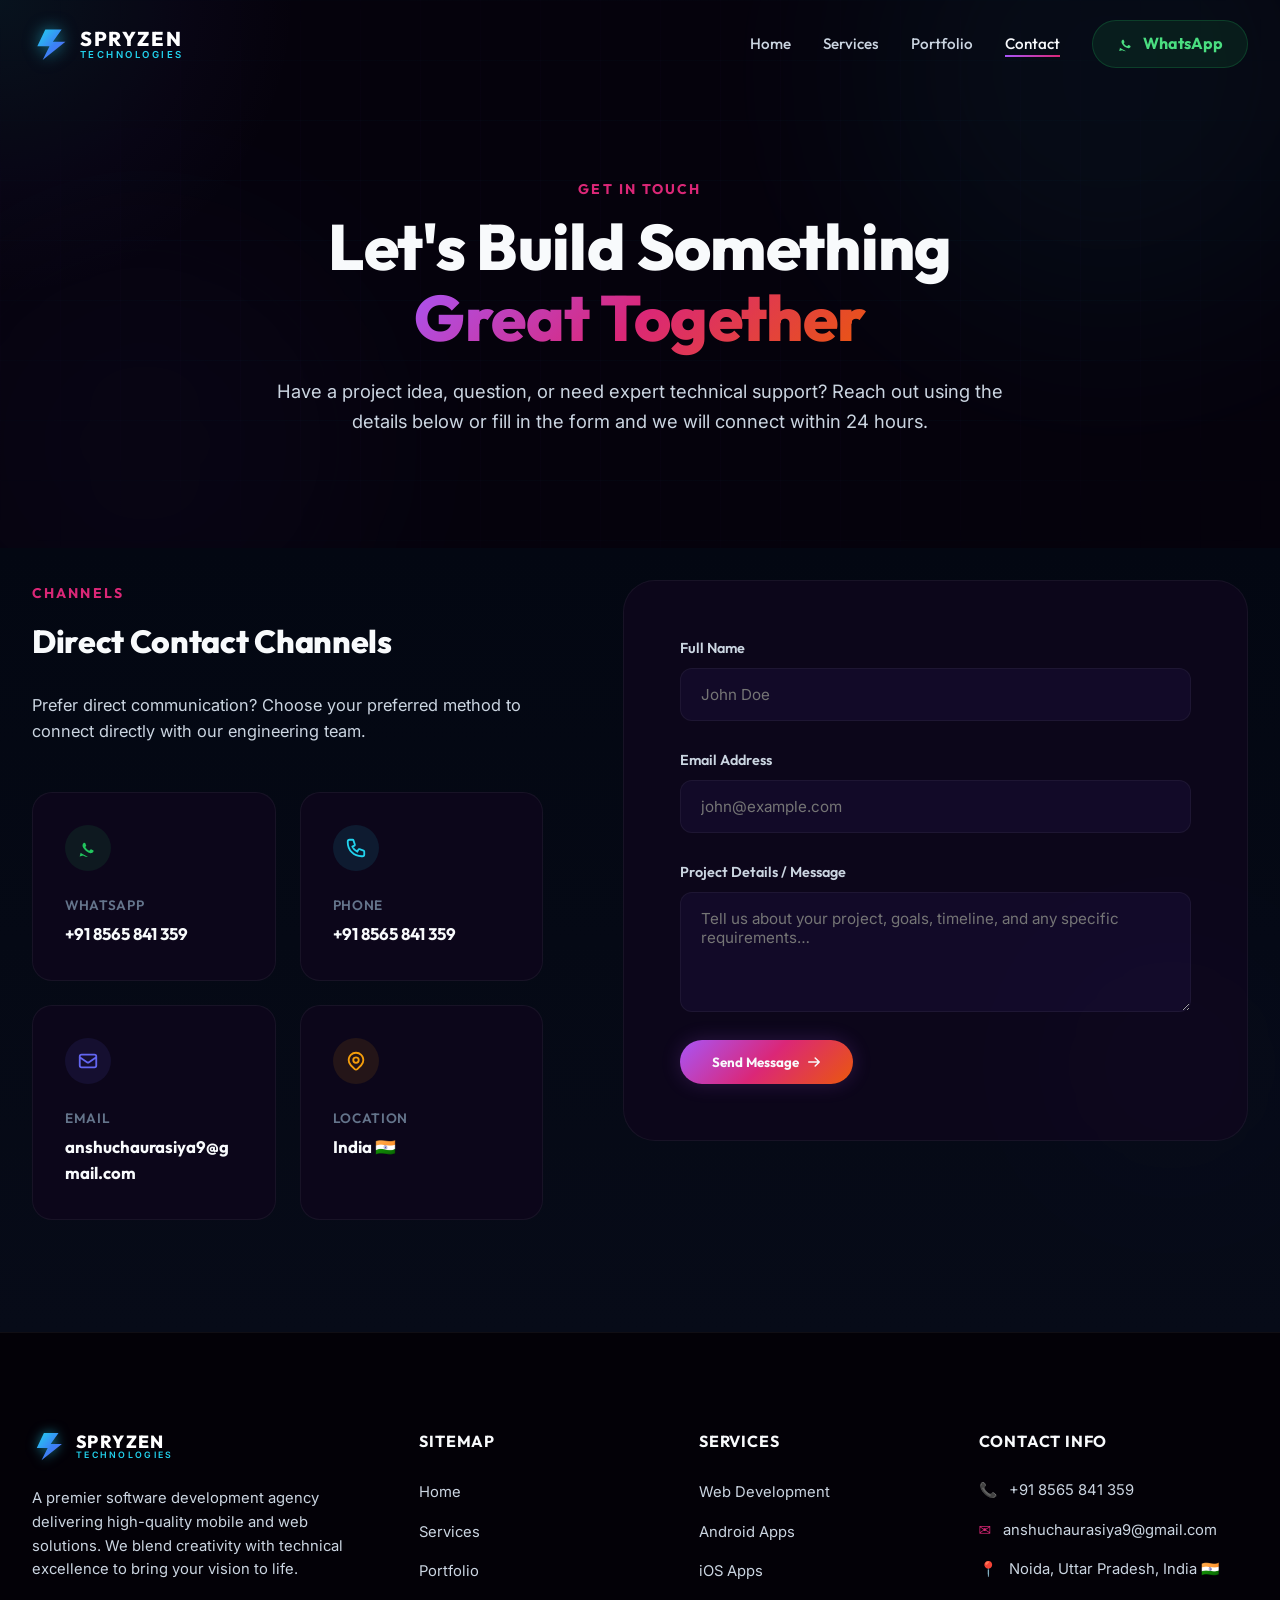
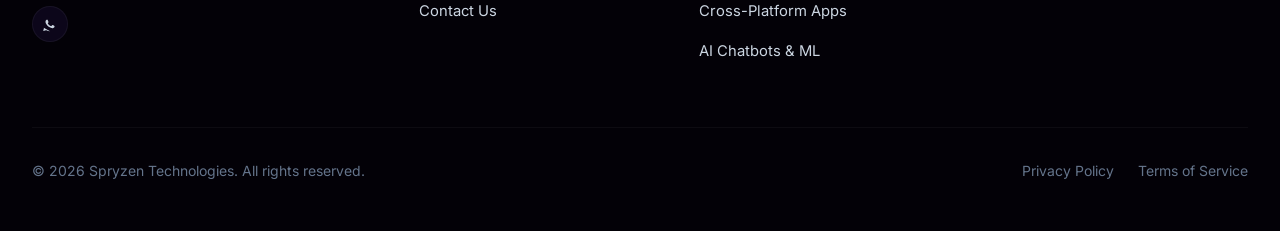
==== contact.html @ bd37297d "my website upload" ====
<!DOCTYPE html>
<html lang="en">
<head>
    <meta charset="UTF-8">
    <meta name="viewport" content="width=device-width, initial-scale=1.0">
    <meta name="description" content="Get in touch with Spryzen Technologies. Fill in the form or WhatsApp us for a quick consultation.">
    <title>Contact Us | Spryzen Technologies</title>
    <link rel="stylesheet" href="style.css">
    <script src="script.js" defer></script>
</head>
<body>

    <!-- Custom Cursor Glow -->
    <div class="cursor-glow" aria-hidden="true"></div>

    <!-- Navigation Bar -->
    <nav class="nav scrolled" aria-label="Main navigation">
        <div class="container nav-inner">
            <a href="index.html" class="logo-wrapper" aria-label="Spryzen Technologies home">
                <svg viewBox="0 0 100 100" width="38" height="38" style="filter: drop-shadow(0 0 8px rgba(34,211,238,0.55));">
                    <defs>
                        <linearGradient id="logoGrad" x1="0%" y1="0%" x2="100%" y2="100%">
                            <stop offset="0%" stop-color="#22d3ee" />
                            <stop offset="55%" stop-color="#3b82f6" />
                            <stop offset="100%" stop-color="#6366f1" />
                        </linearGradient>
                    </defs>
                    <path d="M35 12 L78 12 L55 44 L88 44 L28 92 L46 56 L14 56 Z" fill="url(#logoGrad)" />
                </svg>
                <div style="display: flex; flex-direction: column; gap: 1px; line-height: 1;">
                    <span style="font-family: 'Outfit', sans-serif; font-weight: 800; font-size: 1.25rem; letter-spacing: 0.08em; color: #ffffff;">SPRYZEN</span>
                    <span style="font-size: 0.6rem; letter-spacing: 0.26em; font-weight: 600; color: #22d3ee; text-transform: uppercase;">TECHNOLOGIES</span>
                </div>
            </a>

            <ul class="nav-links nav-links-desktop" role="list">
                <li><a href="index.html" class="nav-link">Home</a></li>
                <li><a href="services.html" class="nav-link">Services</a></li>
                <li><a href="portfolio.html" class="nav-link">Portfolio</a></li>
                <li><a href="contact.html" class="nav-link nav-link-active">Contact</a></li>
                <li>
                    <a href="https://wa.me/918565841359" target="_blank" rel="noopener noreferrer" class="btn-whatsapp">
                        <svg width="18" height="18" fill="currentColor" viewBox="0 0 24 24">
                            <path d="M17.472 14.382c-.297-.149-1.758-.867-2.03-.967-.273-.099-.471-.148-.67.15-.197.297-.767.966-.94 1.164-.173.199-.347.223-.644.075-.297-.15-1.255-.463-2.39-1.475-.883-.788-1.48-1.761-1.653-2.059-.173-.297-.018-.458.13-.606.134-.133.298-.347.446-.52.149-.174.198-.298.298-.497.099-.198.05-.371-.025-.52-.075-.149-.669-1.612-.916-2.207-.242-.579-.487-.5-.669-.51-.173-.008-.371-.01-.57-.01-.198 0-.52.074-.792.372-.272.297-1.04 1.016-1.04 2.479 0 1.462 1.065 2.875 1.213 3.074.149.198 2.096 3.2 5.077 4.487.709.306 1.262.489 1.694.625.712.227 1.36.195 1.871.118.571-.085 1.758-.719 2.006-1.413.248-.694.248-1.289.173-1.413-.074-.124-.272-.198-.57-.347m-5.421 7.403h-.004a9.87 9.87 0 01-5.031-1.378l-.361-.214-3.741.982.998-3.648-.235-.374a9.86"/>
                        </svg>
                        <span>WhatsApp</span>
                    </a>
                </li>
            </ul>

            <button class="hamburger" aria-label="Open menu" aria-expanded="false">
                <span class="ham-line"></span>
                <span class="ham-line"></span>
                <span class="ham-line"></span>
            </button>
        </div>
    </nav>

    <!-- Mobile Overlay Links -->
    <ul class="nav-links-mobile nav-links" role="list">
        <li><a href="index.html" class="nav-link">Home</a></li>
        <li><a href="services.html" class="nav-link">Services</a></li>
        <li><a href="portfolio.html" class="nav-link">Portfolio</a></li>
        <li><a href="contact.html" class="nav-link nav-link-active">Contact</a></li>
        <li>
            <a href="https://wa.me/918565841359" target="_blank" rel="noopener noreferrer" class="btn-whatsapp">
                <svg width="18" height="18" fill="currentColor" viewBox="0 0 24 24">
                    <path d="M17.472 14.382c-.297-.149-1.758-.867-2.03-.967-.273-.099-.471-.148-.67.15-.197.297-.767.966-.94 1.164-.173.199-.347.223-.644.075-.297-.15-1.255-.463-2.39-1.475-.883-.788-1.48-1.761-1.653-2.059-.173-.297-.018-.458.13-.606.134-.133.298-.347.446-.52.149-.174.198-.298.298-.497.099-.198.05-.371-.025-.52-.075-.149-.669-1.612-.916-2.207-.242-.579-.487-.5-.669-.51-.173-.008-.371-.01-.57-.01-.198 0-.52.074-.792.372-.272.297-1.04 1.016-1.04 2.479 0 1.462 1.065 2.875 1.213 3.074.149.198 2.096 3.2 5.077 4.487.709.306 1.262.489 1.694.625.712.227 1.36.195 1.871.118.571-.085 1.758-.719 2.006-1.413.248-.694.248-1.289.173-1.413-.074-.124-.272-.198-.57-.347m-5.421 7.403h-.004a9.87 9.87 0 01-5.031-1.378l-.361-.214-3.741.982.998-3.648-.235-.374a9.86"/>
                </svg>
                <span>WhatsApp</span>
            </a>
        </li>
    </ul>

    <!-- Contact Header Hero -->
    <header class="page-hero">
        <div class="hero-grid-bg" aria-hidden="true"></div>
        <div class="orb orb-cyan" style="width: 500px; height: 500px; top: -180px; right: -80px; opacity: 0.3;" aria-hidden="true"></div>
        <div class="orb orb-indigo" style="width: 450px; height: 450px; bottom: -120px; left: -80px; opacity: 0.25;" aria-hidden="true"></div>
        
        <div class="container page-hero-inner reveal">
            <span class="section-tag">Get In Touch</span>
            <h1 class="page-hero-title font-display">Let's Build Something <span class="gradient-text">Great Together</span></h1>
            <p class="page-hero-subtitle">
                Have a project idea, question, or need expert technical support? Reach out using the details below or fill in the form and we will connect within 24 hours.
            </p>
        </div>
    </header>

    <!-- Contact Details & Form Section -->
    <section class="section" style="background: linear-gradient(to bottom, #030712, #070b18); padding-top: 2rem;">
        <div class="container">
            <div class="contact-grid">
                
                <!-- Info cards column -->
                <div class="reveal">
                    <span class="section-tag">Channels</span>
                    <h2 class="section-title font-display" style="font-size: 2rem; margin-bottom: 1.5rem;">Direct Contact Channels</h2>
                    <p style="color: var(--clr-text-secondary); margin-bottom: 3rem; font-size: 1.025rem;">
                        Prefer direct communication? Choose your preferred method to connect directly with our engineering team.
                    </p>
                    
                    <div class="contact-info-list">
                        <!-- WhatsApp -->
                        <a href="https://wa.me/918565841359" target="_blank" rel="noopener noreferrer" class="contact-info-card">
                            <div class="contact-info-icon" style="color: #22c55e; background: rgba(34, 197, 94, 0.1);">
                                <svg width="22" height="22" fill="currentColor" viewBox="0 0 24 24">
                                    <path d="M17.472 14.382c-.297-.149-1.758-.867-2.03-.967-.273-.099-.471-.148-.67.15-.197.297-.767.966-.94 1.164-.173.199-.347.223-.644.075-.297-.15-1.255-.463-2.39-1.475-.883-.788-1.48-1.761-1.653-2.059-.173-.297-.018-.458.13-.606.134-.133.298-.347.446-.52.149-.174.198-.298.298-.497.099-.198.05-.371-.025-.52-.075-.149-.669-1.612-.916-2.207-.242-.579-.487-.5-.669-.51-.173-.008-.371-.01-.57-.01-.198 0-.52.074-.792.372-.272.297-1.04 1.016-1.04 2.479 0 1.462 1.065 2.875 1.213 3.074.149.198 2.096 3.2 5.077 4.487.709.306 1.262.489 1.694.625.712.227 1.36.195 1.871.118.571-.085 1.758-.719 2.006-1.413.248-.694.248-1.289.173-1.413-.074-.124-.272-.198-.57-.347m-5.421 7.403h-.004a9.87 9.87 0 01-5.031-1.378l-.361-.214-3.741.982.998-3.648-.235-.374a9.86"/>
                                </svg>
                            </div>
                            <div class="contact-info-label">WhatsApp</div>
                            <div class="contact-info-value">+91 8565 841 359</div>
                        </a>

                        <!-- Phone -->
                        <a href="tel:8565841359" class="contact-info-card">
                            <div class="contact-info-icon" style="color: #22d3ee; background: rgba(34, 211, 238, 0.1);">
                                <svg width="22" height="22" fill="none" viewBox="0 0 24 24" stroke="currentColor">
                                    <path stroke-linecap="round" stroke-linejoin="round" stroke-width="2" d="M3 5a2 2 0 012-2h3.28a1 1 0 01.948.684l1.498 4.493a1 1 0 01-.502 1.21l-2.257 1.13a11.042 11.042 0 005.516 5.516l1.13-2.257a1 1 0 011.21-.502l4.493 1.498a1 1 0 01.684.949V19a2 2 0 01-2 2h-1C9.716 21 3 14.284 3 6V5z"/>
                                </svg>
                            </div>
                            <div class="contact-info-label">Phone</div>
                            <div class="contact-info-value">+91 8565 841 359</div>
                        </a>

                        <!-- Email -->
                        <a href="mailto:anshuchaurasiya9@gmail.com" class="contact-info-card">
                            <div class="contact-info-icon" style="color: #6366f1; background: rgba(99, 102, 241, 0.1);">
                                <svg width="22" height="22" fill="none" viewBox="0 0 24 24" stroke="currentColor">
                                    <path stroke-linecap="round" stroke-linejoin="round" stroke-width="2" d="M3 8l7.89 5.26a2 2 0 002.22 0L21 8M5 19h14a2 2 0 002-2V7a2 2 0 00-2-2H5a2 2 0 00-2 2v10a2 2 0 002 2z"/>
                                </svg>
                            </div>
                            <div class="contact-info-label">Email</div>
                            <div class="contact-info-value">anshuchaurasiya9@gmail.com</div>
                        </a>

                        <!-- Location -->
                        <div class="contact-info-card">
                            <div class="contact-info-icon" style="color: #f59e0b; background: rgba(245, 158, 11, 0.1);">
                                <svg width="22" height="22" fill="none" viewBox="0 0 24 24" stroke="currentColor">
                                    <path stroke-linecap="round" stroke-linejoin="round" stroke-width="2" d="M17.657 16.657L13.414 20.9a1.998 1.998 0 01-2.827 0l-4.244-4.243a8 8 0 1111.314 0z"/>
                                    <path stroke-linecap="round" stroke-linejoin="round" stroke-width="2" d="M15 11a3 3 0 11-6 0 3 3 0 016 0z"/>
                                </svg>
                            </div>
                            <div class="contact-info-label">Location</div>
                            <div class="contact-info-value">India 🇮🇳</div>
                        </div>
                    </div>
                </div>

                <!-- Form column -->
                <div class="contact-form-wrapper reveal">
                    <div class="orb orb-indigo" style="width: 250px; height: 250px; bottom: -50px; right: -50px; opacity: 0.2;" aria-hidden="true"></div>
                    
                    <form id="contact-form" class="contact-form">
                        <div class="form-group">
                            <label for="name" class="form-label">Full Name</label>
                            <input type="text" id="name" name="name" class="form-control" placeholder="John Doe" required>
                        </div>
                        <div class="form-group">
                            <label for="email" class="form-label">Email Address</label>
                            <input type="email" id="email" name="email" class="form-control" placeholder="john@example.com" required>
                        </div>
                        <div class="form-group">
                            <label for="message" class="form-label">Project Details / Message</label>
                            <textarea id="message" name="message" class="form-control" placeholder="Tell us about your project, goals, timeline, and any specific requirements…" required></textarea>
                        </div>
                        <button type="submit" class="btn-primary btn-submit">
                            <span>Send Message</span>
                            <svg width="14" height="14" fill="none" viewBox="0 0 24 24" stroke="currentColor" stroke-width="2.5">
                                <path stroke-linecap="round" stroke-linejoin="round" d="M14 5l7 7m0 0l-7 7m7-7H3"/>
                            </svg>
                        </button>
                    </form>
                </div>
                
            </div>
        </div>
    </section>

    <!-- Footer Section -->
    <footer class="footer" aria-label="Site footer">
        <div class="container">
            <div class="footer-grid">
                <div>
                    <a href="index.html" class="logo-wrapper">
                        <svg viewBox="0 0 100 100" width="34" height="34" style="filter: drop-shadow(0 0 6px rgba(34,211,238,0.55));">
                            <path d="M35 12 L78 12 L55 44 L88 44 L28 92 L46 56 L14 56 Z" fill="url(#logoGrad)" />
                        </svg>
                        <div style="display: flex; flex-direction: column; gap: 1px; line-height: 1;">
                            <span style="font-family: 'Outfit', sans-serif; font-weight: 800; font-size: 1.1rem; letter-spacing: 0.08em; color: #ffffff;">SPRYZEN</span>
                            <span style="font-size: 0.55rem; letter-spacing: 0.26em; font-weight: 600; color: #22d3ee; text-transform: uppercase;">TECHNOLOGIES</span>
                        </div>
                    </a>
                    <p class="footer-brand-tagline">
                        A premier software development agency delivering high-quality mobile and web solutions. We blend creativity with technical excellence to bring your vision to life.
                    </p>
                    <div class="footer-socials">
                        <a href="https://wa.me/918565841359" target="_blank" rel="noopener noreferrer" class="footer-social-btn" aria-label="WhatsApp">
                            <svg width="18" height="18" fill="currentColor" viewBox="0 0 24 24">
                                <path d="M17.472 14.382c-.297-.149-1.758-.867-2.03-.967-.273-.099-.471-.148-.67.15-.197.297-.767.966-.94 1.164-.173.199-.347.223-.644.075-.297-.15-1.255-.463-2.39-1.475-.883-.788-1.48-1.761-1.653-2.059-.173-.297-.018-.458.13-.606.134-.133.298-.347.446-.52.149-.174.198-.298.298-.497.099-.198.05-.371-.025-.52-.075-.149-.669-1.612-.916-2.207-.242-.579-.487-.5-.669-.51-.173-.008-.371-.01-.57-.01-.198 0-.52.074-.792.372-.272.297-1.04 1.016-1.04 2.479 0 1.462 1.065 2.875 1.213 3.074.149.198 2.096 3.2 5.077 4.487.709.306 1.262.489 1.694.625.712.227 1.36.195 1.871.118.571-.085 1.758-.719 2.006-1.413.248-.694.248-1.289.173-1.413-.074-.124-.272-.198-.57-.347m-5.421 7.403h-.004a9.87 9.87 0 01-5.031-1.378l-.361-.214-3.741.982.998-3.648-.235-.374a9.86"/>
                            </svg>
                        </a>
                    </div>
                </div>

                <div>
                    <h3 class="footer-heading">Sitemap</h3>
                    <ul class="footer-links">
                        <li><a href="index.html">Home</a></li>
                        <li><a href="services.html">Services</a></li>
                        <li><a href="portfolio.html">Portfolio</a></li>
                        <li><a href="contact.html">Contact Us</a></li>
                    </ul>
                </div>

                <div>
                    <h3 class="footer-heading">Services</h3>
                    <ul class="footer-links">
                        <li><a href="services.html#web">Web Development</a></li>
                        <li><a href="services.html#android">Android Apps</a></li>
                        <li><a href="services.html#ios">iOS Apps</a></li>
                        <li><a href="services.html#cross">Cross-Platform Apps</a></li>
                        <li><a href="services.html#ai">AI Chatbots & ML</a></li>
                    </ul>
                </div>

                <div>
                    <h3 class="footer-heading">Contact Info</h3>
                    <ul class="footer-contact-details">
                        <li class="footer-contact-item">
                            <span>📞</span>
                            <a href="tel:8565841359">+91 8565 841 359</a>
                        </li>
                        <li class="footer-contact-item">
                            <span>✉️</span>
                            <a href="mailto:anshuchaurasiya9@gmail.com">anshuchaurasiya9@gmail.com</a>
                        </li>
                        <li class="footer-contact-item">
                            <span>📍</span>
                            <span>Noida, Uttar Pradesh, India 🇮🇳</span>
                        </li>
                    </ul>
                </div>
            </div>

            <div class="footer-bottom">
                <div>© 2026 Spryzen Technologies. All rights reserved.</div>
                <div style="display: flex; gap: 1.5rem;">
                    <a href="#" style="color: inherit; text-decoration: none;">Privacy Policy</a>
                    <a href="#" style="color: inherit; text-decoration: none;">Terms of Service</a>
                </div>
            </div>
        </div>
    </footer>

</body>
</html>
---- style.css ----
/* Google Fonts */
@import url('https://fonts.googleapis.com/css2?family=Inter:wght@300;400;500;600;700&family=Outfit:wght@400;600;700;800;900&display=swap');

/* Reset and Variables */
:root {
    --clr-bg: #05020c;
    --clr-surface: #0c061a;
    --clr-surface-2: #120a28;
    --clr-text-primary: #f8fafc;
    --clr-text-secondary: #cbd5e1;
    --clr-text-muted: #64748b;
    
    /* Neon Sunset Colors */
    --clr-violet: #a855f7;
    --clr-pink: #db2777;
    --clr-orange: #ea580c;
    --clr-violet-dim: rgba(168, 85, 247, 0.12);
    --clr-pink-dim: rgba(219, 39, 119, 0.12);
    
    /* Borders */
    --clr-border: rgba(255, 255, 255, 0.05);
    --clr-border-hover: rgba(168, 85, 247, 0.25);
    
    /* Fonts */
    --font-sans: "Inter", system-ui, -apple-system, sans-serif;
    --font-display: "Outfit", system-ui, -apple-system, sans-serif;
    
    /* Animations & Transitions */
    --transition-base: .3s cubic-bezier(.4, 0, .2, 1);
    --transition-slow: .6s cubic-bezier(.4, 0, .2, 1);
    --radius-lg: 1.25rem;
    --radius-xl: 2rem;
    --radius-2xl: 2.5rem;
}

* {
    box-sizing: border-box;
    margin: 0;
    padding: 0;
}

html {
    scroll-behavior: smooth;
    scroll-padding-top: 85px;
    background-color: var(--clr-bg);
    color: var(--clr-text-primary);
    font-family: var(--font-sans);
    overflow-x: hidden;
}

body {
    background-color: var(--clr-bg);
    color: var(--clr-text-primary);
    font-family: var(--font-sans);
    line-height: 1.6;
    overflow-x: hidden;
    position: relative;
}

/* Custom Scrollbar */
::-webkit-scrollbar {
    width: 8px;
}
::-webkit-scrollbar-track {
    background: var(--clr-bg);
}
::-webkit-scrollbar-thumb {
    background: #1e1b4b;
    border-radius: 4px;
}
::-webkit-scrollbar-thumb:hover {
    background: #312e81;
}

/* Interactive Cursor Glow */
.cursor-glow {
    position: fixed;
    width: 600px;
    height: 600px;
    background: radial-gradient(circle, rgba(34, 211, 238, 0.08) 0%, rgba(99, 102, 241, 0.03) 45%, rgba(0,0,0,0) 70%);
    border-radius: 50%;
    pointer-events: none;
    transform: translate(-50%, -50%);
    z-index: 1;
    mix-blend-mode: screen;
    transition: width 0.3s, height 0.3s;
}

/* Base Layout Container */
.container {
    width: 100%;
    max-width: 1280px;
    margin: 0 auto;
    padding: 0 2rem;
    position: relative;
}

/* Ambient Glow Orbs */
.orb {
    position: absolute;
    border-radius: 50%;
    filter: blur(100px);
    pointer-events: none;
    z-index: 0;
    transition: transform 0.5s ease-in-out;
}
.orb-violet {
    background: rgba(168, 85, 247, 0.12);
}
.orb-magenta {
    background: rgba(219, 39, 119, 0.12);
}
.orb-orange {
    background: rgba(234, 88, 12, 0.08);
}
.orb-cyan {
    background: rgba(34, 211, 238, 0.16);
    animation: driftOrb1 20s ease-in-out infinite;
}
.orb-indigo {
    background: rgba(99, 102, 241, 0.14);
    animation: driftOrb2 25s ease-in-out infinite;
}
.orb-blue {
    background: rgba(59, 130, 246, 0.15);
    animation: driftOrb3 22s ease-in-out infinite;
}

@keyframes driftOrb1 {
    0%, 100% { transform: translate(0, 0) scale(1); }
    33% { transform: translate(30px, -50px) scale(1.08); }
    66% { transform: translate(-20px, 20px) scale(0.95); }
}
@keyframes driftOrb2 {
    0%, 100% { transform: translate(0, 0) scale(1); }
    33% { transform: translate(-40px, 40px) scale(0.92); }
    66% { transform: translate(30px, -20px) scale(1.05); }
}
@keyframes driftOrb3 {
    0%, 100% { transform: translate(0, 0) scale(1); }
    33% { transform: translate(20px, 30px) scale(1.05); }
    66% { transform: translate(-30px, -30px) scale(0.95); }
}

/* Grid Background effect */
.hero-grid-bg {
    position: absolute;
    top: 0;
    left: 0;
    right: 0;
    height: 100%;
    background-image: 
        linear-gradient(rgba(34, 211, 238, 0.025) 1px, transparent 1px),
        linear-gradient(90deg, rgba(168, 85, 247, 0.02) 1px, transparent 1px);
    background-size: 60px 60px;
    mask-image: radial-gradient(ellipse at 50% 50%, black 50%, transparent 100%);
    -webkit-mask-image: radial-gradient(ellipse at 50% 50%, black 50%, transparent 100%);
    pointer-events: none;
    z-index: 0;
}

.text-cyan {
    color: #22d3ee;
}

/* Typography elements */
.font-display {
    font-family: var(--font-display);
}

.gradient-text {
    background: linear-gradient(135deg, var(--clr-violet) 0%, var(--clr-pink) 50%, var(--clr-orange) 100%);
    -webkit-background-clip: text;
    -webkit-text-fill-color: transparent;
    background-clip: text;
}

/* Buttons */
.btn-primary {
    display: inline-flex;
    align-items: center;
    gap: 0.5rem;
    background: linear-gradient(135deg, var(--clr-violet) 0%, var(--clr-pink) 50%, var(--clr-orange) 100%);
    color: #f8fafc;
    font-family: var(--font-display);
    font-weight: 700;
    padding: 0.875rem 2rem;
    border-radius: 9999px;
    border: none;
    cursor: pointer;
    text-decoration: none;
    transition: var(--transition-base);
    box-shadow: 0 0 20px rgba(168, 85, 247, 0.2);
}
.btn-primary:hover {
    transform: translateY(-2px);
    box-shadow: 0 0 30px rgba(168, 85, 247, 0.4);
    filter: brightness(1.1);
}

.btn-secondary {
    display: inline-flex;
    align-items: center;
    gap: 0.5rem;
    background: rgba(255, 255, 255, 0.03);
    color: var(--clr-text-primary);
    font-family: var(--font-display);
    font-weight: 600;
    padding: 0.875rem 2rem;
    border-radius: 9999px;
    border: 1px solid var(--clr-border);
    cursor: pointer;
    text-decoration: none;
    transition: var(--transition-base);
}
.btn-secondary:hover {
    background: rgba(255, 255, 255, 0.06);
    border-color: var(--clr-border-hover);
    transform: translateY(-2px);
}

.btn-whatsapp {
    display: inline-flex;
    align-items: center;
    gap: 0.5rem;
    background: rgba(34, 197, 94, 0.1);
    color: #4ade80;
    font-family: var(--font-display);
    font-weight: 700;
    padding: 0.625rem 1.5rem;
    border-radius: 9999px;
    border: 1px solid rgba(34, 197, 94, 0.2);
    cursor: pointer;
    text-decoration: none;
    transition: var(--transition-base);
}
.btn-whatsapp:hover {
    background: rgba(34, 197, 94, 0.2);
    border-color: rgba(34, 197, 94, 0.5);
    box-shadow: 0 0 20px rgba(34, 197, 94, 0.2);
    transform: translateY(-1px);
}

.btn-cta-primary {
    display: inline-flex;
    align-items: center;
    gap: 0.5rem;
    background: #ffffff;
    color: #05020c;
    font-family: var(--font-display);
    font-weight: 700;
    padding: 1rem 2.25rem;
    border-radius: 9999px;
    border: none;
    cursor: pointer;
    text-decoration: none;
    transition: var(--transition-base);
    box-shadow: 0 10px 30px rgba(255, 255, 255, 0.08);
}
.btn-cta-primary:hover {
    transform: translateY(-2px);
    box-shadow: 0 15px 35px rgba(255, 255, 255, 0.15);
}

.btn-cta-secondary {
    display: inline-flex;
    align-items: center;
    gap: 0.5rem;
    background: rgba(255, 255, 255, 0.04);
    color: var(--clr-text-primary);
    font-family: var(--font-display);
    font-weight: 600;
    padding: 1rem 2.25rem;
    border-radius: 9999px;
    border: 1px solid var(--clr-border);
    cursor: pointer;
    text-decoration: none;
    transition: var(--transition-base);
}
.btn-cta-secondary:hover {
    background: rgba(255, 255, 255, 0.08);
    border-color: var(--clr-text-muted);
    transform: translateY(-2px);
}

/* Badge style */
.section-tag {
    display: inline-block;
    color: var(--clr-pink);
    font-family: var(--font-display);
    font-weight: 700;
    font-size: 0.875rem;
    text-transform: uppercase;
    letter-spacing: 0.15em;
    margin-bottom: 0.75rem;
}

/* Header & Navbar */
.nav {
    position: fixed;
    top: 0;
    left: 0;
    right: 0;
    z-index: 100;
    transition: var(--transition-base);
    padding: 1.25rem 0;
    border-bottom: 1px solid transparent;
}
.nav.scrolled {
    background: rgba(5, 2, 12, 0.75);
    backdrop-filter: blur(16px);
    border-bottom: 1px solid var(--clr-border);
    padding: 0.875rem 0;
}

.nav-inner {
    display: flex;
    justify-content: space-between;
    align-items: center;
}

/* Logo Wrapper */
.logo-wrapper {
    display: flex;
    align-items: center;
    text-decoration: none;
    gap: 0.625rem;
}

.nav-links {
    display: flex;
    align-items: center;
    list-style: none;
    gap: 2rem;
}
.nav-link {
    color: var(--clr-text-secondary);
    text-decoration: none;
    font-family: var(--font-display);
    font-weight: 500;
    font-size: 0.95rem;
    transition: var(--transition-base);
    position: relative;
    padding: 0.25rem 0;
}
.nav-link:hover, .nav-link-active {
    color: var(--clr-text-primary);
}
.nav-link::after {
    content: '';
    position: absolute;
    bottom: 0;
    left: 0;
    width: 0;
    height: 2px;
    background: linear-gradient(90deg, var(--clr-violet), var(--clr-pink));
    transition: var(--transition-base);
}
.nav-link:hover::after, .nav-link-active::after {
    width: 100%;
}

.nav-links-mobile {
    display: none;
}

.hamburger {
    display: none;
    flex-direction: column;
    gap: 6px;
    background: none;
    border: none;
    cursor: pointer;
    padding: 5px;
    z-index: 110;
}
.ham-line {
    display: block;
    width: 24px;
    height: 2px;
    background: var(--clr-text-primary);
    transition: var(--transition-base);
}

/* Hero Section */
.hero {
    min-height: 100vh;
    display: flex;
    align-items: center;
    padding-top: 8rem;
    padding-bottom: 4rem;
    position: relative;
    overflow: hidden;
}

.hero-neural-svg {
    position: absolute;
    top: 5%;
    left: 5%;
    width: 90%;
    height: 90%;
    pointer-events: none;
    z-index: 0;
    opacity: 0.5;
}
.hero-neural-svg line {
    stroke: rgba(34, 211, 238, 0.15);
    stroke-width: 0.5;
}
.hero-neural-svg circle {
    fill: rgba(99, 102, 241, 0.25);
    transition: var(--transition-base);
}

.hero-container {
    display: grid;
    grid-template-columns: 1.1fr 0.9fr;
    gap: 4rem;
    align-items: center;
    z-index: 1;
}

.hero-left {
    display: flex;
    flex-direction: column;
    align-items: flex-start;
}

.hero-title {
    font-size: clamp(2.5rem, 5vw, 4.5rem);
    font-weight: 800;
    line-height: 1.1;
    letter-spacing: -0.02em;
    margin-bottom: 1.5rem;
}
.hero-title-block {
    display: block;
    margin: 0.2rem 0;
}

.hero-subtitle {
    font-size: 1.15rem;
    color: var(--clr-text-secondary);
    margin-bottom: 2.5rem;
    max-width: 580px;
    font-weight: 400;
}

.hero-cta-group {
    display: flex;
    gap: 1.25rem;
    margin-bottom: 3rem;
    flex-wrap: wrap;
}

.hero-trust {
    display: flex;
    gap: 2rem;
    flex-wrap: wrap;
}
.hero-trust-item {
    display: flex;
    align-items: center;
    gap: 0.5rem;
    font-size: 0.875rem;
    color: var(--clr-text-secondary);
}
.hero-trust-item span:first-child {
    font-size: 1.1rem;
}

/* Hero Right Side - AI Orb visualization */
.hero-right {
    display: flex;
    justify-content: center;
    position: relative;
    height: 450px;
}
.hero-ai-orb {
    position: absolute;
    width: 280px;
    height: 280px;
    top: 50px;
    display: flex;
    align-items: center;
    justify-content: center;
}
.hero-ai-orb-ring {
    position: absolute;
    border: 1.5px dashed rgba(168, 85, 247, 0.25);
    border-radius: 50%;
    width: 100%;
    height: 100%;
    animation: rotateRing 25s linear infinite;
}
.hero-ai-orb-ring-2 {
    width: 80%;
    height: 80%;
    border: 1px dotted rgba(219, 39, 119, 0.3);
    animation: rotateRing 15s linear infinite reverse;
}
.hero-ai-orb-core {
    width: 100px;
    height: 100px;
    border-radius: 50%;
    background: radial-gradient(circle, var(--clr-surface-2) 0%, var(--clr-surface) 100%);
    box-shadow: 
        0 0 35px rgba(219, 39, 119, 0.35),
        inset 0 0 20px rgba(168, 85, 247, 0.2);
    border: 1px solid rgba(219, 39, 119, 0.35);
    display: flex;
    align-items: center;
    justify-content: center;
    position: relative;
    z-index: 2;
    animation: pulseCore 4s ease-in-out infinite;
}
.hero-ai-orb-core svg {
    filter: drop-shadow(0 0 8px rgba(219, 39, 119, 0.6));
}

/* Floating Cards surrounding Orb */
.hero-float-cards {
    position: absolute;
    width: 100%;
    height: 100%;
    top: 0;
    left: 0;
    pointer-events: none;
}
.hfc {
    position: absolute;
    display: flex;
    align-items: center;
    gap: 0.875rem;
    padding: 0.75rem 1.25rem;
    background: rgba(12, 6, 26, 0.65);
    backdrop-filter: blur(12px);
    border: 1px solid var(--clr-border);
    border-radius: var(--radius-lg);
    box-shadow: 0 10px 30px rgba(0,0,0,0.3);
    transition: var(--transition-base);
    z-index: 3;
}
.hfc:hover {
    border-color: var(--clr-border-hover);
    transform: translateY(-3px);
}
.hfc-icon {
    font-size: 1.35rem;
    background: var(--clr-surface-2);
    width: 38px;
    height: 38px;
    border-radius: 50%;
    display: flex;
    align-items: center;
    justify-content: center;
    border: 1px solid rgba(255,255,255,0.05);
}
.hfc-title {
    font-family: var(--font-display);
    font-weight: 700;
    font-size: 0.9rem;
    color: var(--clr-text-primary);
}
.hfc-sub {
    font-size: 0.75rem;
    color: var(--clr-text-secondary);
}

.hfc-1 { top: 10%; left: 0%; animation: floatItem 6s ease-in-out infinite; }
.hfc-2 { top: 60%; left: -5%; animation: floatItem 6s ease-in-out infinite 1.5s; }
.hfc-3 { top: 25%; right: 0%; animation: floatItem 6s ease-in-out infinite 3s; }
.hfc-4 { top: 72%; right: 5%; animation: floatItem 6s ease-in-out infinite 4.5s; }

/* Stats Bar */
.hero-stats-bar {
    border-top: 1px solid var(--clr-border);
    border-bottom: 1px solid var(--clr-border);
    background: rgba(12, 6, 26, 0.4);
    padding: 2.5rem 0;
    z-index: 10;
    position: relative;
}
.stats-row {
    display: grid;
    grid-template-columns: repeat(4, 1fr);
    gap: 2rem;
    text-align: center;
}
.stat-item {
    display: flex;
    flex-direction: column;
    gap: 0.5rem;
}
.stat-number {
    font-family: var(--font-display);
    font-size: clamp(2rem, 3.5vw, 2.75rem);
    font-weight: 800;
    background: linear-gradient(135deg, #ffffff 30%, var(--clr-text-secondary) 100%);
    -webkit-background-clip: text;
    -webkit-text-fill-color: transparent;
    background-clip: text;
    line-height: 1;
}
.stat-label {
    font-size: 0.875rem;
    color: var(--clr-text-secondary);
    text-transform: uppercase;
    letter-spacing: 0.1em;
}

/* Scroll Cue */
.scroll-cue {
    display: flex;
    justify-content: center;
    padding: 2rem 0;
}
.scroll-cue-mouse {
    width: 24px;
    height: 40px;
    border: 2px solid var(--clr-text-muted);
    border-radius: 12px;
    position: relative;
}
.scroll-cue-wheel {
    width: 4px;
    height: 8px;
    background: var(--clr-pink);
    border-radius: 2px;
    position: absolute;
    top: 6px;
    left: 50%;
    transform: translateX(-50%);
    animation: scrollCueWheel 1.6s ease-in-out infinite;
}

/* Section styling */
.section {
    padding: 7rem 0;
    position: relative;
    z-index: 1;
}
.section-title {
    font-size: clamp(2rem, 3.5vw, 3rem);
    font-weight: 800;
    margin-bottom: 1rem;
    letter-spacing: -0.01em;
}
.section-subtitle {
    font-size: 1.05rem;
    color: var(--clr-text-secondary);
    max-width: 600px;
    margin-bottom: 4rem;
}

/* Services section */
.services-grid {
    display: grid;
    grid-template-columns: repeat(auto-fill, minmax(360px, 1fr));
    gap: 2rem;
}
.svc-card {
    background: var(--clr-surface);
    border: 1px solid var(--clr-border);
    border-radius: var(--radius-xl);
    padding: 2.5rem;
    transition: var(--transition-base);
    display: flex;
    flex-direction: column;
    align-items: flex-start;
    position: relative;
    overflow: hidden;
}
.svc-card::before {
    content: '';
    position: absolute;
    top: 0;
    left: 0;
    width: 100%;
    height: 100%;
    background: radial-gradient(800px circle at var(--x, 0px) var(--y, 0px), rgba(168, 85, 247, 0.05), transparent 40%);
    opacity: 0;
    transition: opacity 0.5s;
    pointer-events: none;
}
.svc-card:hover::before {
    opacity: 1;
}
.svc-card:hover {
    transform: translateY(-5px);
    border-color: var(--clr-border-hover);
    box-shadow: 0 15px 40px rgba(0,0,0,0.4);
}
.svc-icon-wrapper {
    width: 56px;
    height: 56px;
    background: var(--clr-surface-2);
    border: 1px solid var(--clr-border);
    border-radius: var(--radius-lg);
    display: flex;
    align-items: center;
    justify-content: center;
    color: var(--clr-pink);
    margin-bottom: 1.5rem;
    transition: var(--transition-base);
}
.svc-card:hover .svc-icon-wrapper {
    background: var(--clr-pink-dim);
    border-color: var(--clr-pink);
    box-shadow: 0 0 15px rgba(219, 39, 119, 0.2);
}
.svc-title {
    font-family: var(--font-display);
    font-size: 1.35rem;
    font-weight: 700;
    margin-bottom: 1rem;
}
.svc-desc {
    color: var(--clr-text-secondary);
    font-size: 0.95rem;
    margin-bottom: 1.5rem;
}
.svc-link {
    display: inline-flex;
    align-items: center;
    gap: 0.5rem;
    font-family: var(--font-display);
    font-weight: 600;
    font-size: 0.9rem;
    color: var(--clr-pink);
    text-decoration: none;
    transition: var(--transition-base);
    margin-top: auto;
}
.svc-link:hover {
    gap: 0.75rem;
}

/* Why Us Section styling */
.why-us-grid {
    display: grid;
    grid-template-columns: repeat(2, 1fr);
    gap: 2rem;
}
.why-card {
    background: var(--clr-surface);
    border: 1px solid var(--clr-border);
    border-radius: var(--radius-xl);
    display: flex;
    overflow: hidden;
    transition: var(--transition-base);
}
.why-card:hover {
    border-color: var(--clr-border-hover);
    transform: translateY(-3px);
}
.why-card-info {
    flex: 1;
    padding: 2rem;
    display: flex;
    flex-direction: column;
    justify-content: space-between;
    align-items: flex-start;
}
.why-card-icon {
    width: 44px;
    height: 44px;
    background: rgba(168, 85, 247, 0.1);
    border: 1px solid rgba(168, 85, 247, 0.2);
    color: var(--clr-violet);
    border-radius: var(--radius-lg);
    display: flex;
    align-items: center;
    justify-content: center;
    font-size: 1.25rem;
}
.why-card-label {
    color: var(--clr-text-secondary);
    font-weight: 500;
    font-size: 0.925rem;
    margin-top: 1.5rem;
}
.why-card-metric {
    width: 42%;
    background: linear-gradient(135deg, rgba(20, 10, 40, 0.5), rgba(10, 5, 20, 0.5));
    border-left: 1px solid var(--clr-border);
    display: flex;
    align-items: center;
    justify-content: center;
    position: relative;
}
.why-metric-number {
    font-family: var(--font-display);
    font-weight: 800;
    font-size: clamp(2.25rem, 4.5vw, 3.5rem);
    color: var(--clr-violet);
    text-shadow: 0 0 20px rgba(168, 85, 247, 0.3);
    z-index: 1;
}
.why-metric-lines {
    position: absolute;
    inset: 0;
    background-image: radial-gradient(rgba(168, 85, 247, 0.15) 1px, transparent 0);
    background-size: 10px 10px;
    opacity: 0.35;
    z-index: 0;
}

/* How It Works steps timeline */
.process-grid {
    display: grid;
    grid-template-columns: repeat(3, 1fr);
    gap: 2rem;
}
.process-grid-2 {
    display: grid;
    grid-template-columns: 1fr 1.25fr;
    gap: 2rem;
    margin-top: 2rem;
}
.process-card {
    background: var(--clr-surface);
    border: 1px solid var(--clr-border);
    border-radius: var(--radius-xl);
    padding: 2.5rem;
    display: flex;
    flex-direction: column;
    position: relative;
    overflow: hidden;
    transition: var(--transition-base);
}
.process-card:hover {
    border-color: var(--clr-border-hover);
    transform: translateY(-5px);
}
.process-step-num {
    position: absolute;
    top: 2rem;
    right: 2rem;
    font-family: var(--font-display);
    font-weight: 800;
    color: var(--clr-violet);
    background: var(--clr-violet-dim);
    padding: 0.25rem 0.75rem;
    border-radius: 9999px;
    font-size: 0.75rem;
    letter-spacing: 0.05em;
}
.process-icon {
    font-size: 2.25rem;
    margin-bottom: 2rem;
}
.process-card-title {
    font-family: var(--font-display);
    font-weight: 700;
    font-size: 1.25rem;
    margin-bottom: 0.75rem;
}
.process-card-desc {
    color: var(--clr-text-secondary);
    font-size: 0.925rem;
    line-height: 1.6;
}
.process-cta-card {
    background: linear-gradient(135deg, var(--clr-surface) 0%, var(--clr-surface-2) 100%);
    border: 1px solid var(--clr-border);
    border-radius: var(--radius-xl);
    padding: 3rem;
    display: flex;
    flex-direction: column;
    justify-content: center;
    align-items: flex-start;
    position: relative;
    overflow: hidden;
}
.process-cta-card::after {
    content: '';
    position: absolute;
    width: 200px;
    height: 200px;
    background: radial-gradient(circle, var(--clr-pink-dim) 0%, transparent 70%);
    top: -50px;
    right: -50px;
}

/* Sliding Tech stack marquee */
.marquee-section {
    background: #04010b;
    border-top: 1px solid var(--clr-border);
    border-bottom: 1px solid var(--clr-border);
    padding: 1.75rem 0;
    overflow: hidden;
    position: relative;
}
.marquee-track {
    display: flex;
    gap: 4rem;
    width: max-content;
    animation: marquee 35s linear infinite;
}
.marquee-item {
    font-family: var(--font-display);
    font-size: 1.1rem;
    font-weight: 600;
    color: var(--clr-text-muted);
    display: flex;
    align-items: center;
    gap: 1.25rem;
    white-space: nowrap;
    transition: var(--transition-base);
}
.marquee-item:hover {
    color: var(--clr-text-primary);
}
.marquee-dot {
    width: 6px;
    height: 6px;
    background: var(--clr-violet-dim);
    border-radius: 50%;
}

/* Portfolio Section */
.portfolio-header-row {
    display: flex;
    justify-content: space-between;
    align-items: flex-end;
    margin-bottom: 3.5rem;
    flex-wrap: wrap;
    gap: 1.5rem;
}
.portfolio-filters {
    display: flex;
    background: var(--clr-surface-2);
    border: 1px solid var(--clr-border);
    padding: 0.35rem;
    border-radius: 9999px;
    gap: 0.25rem;
}
.filter-btn {
    background: none;
    border: none;
    padding: 0.6rem 1.5rem;
    border-radius: 9999px;
    color: var(--clr-text-secondary);
    font-family: var(--font-display);
    font-weight: 600;
    font-size: 0.9rem;
    cursor: pointer;
    transition: var(--transition-base);
}
.filter-btn.active, .filter-btn:hover {
    background: rgba(255, 255, 255, 0.06);
    color: var(--clr-text-primary);
}
.filter-btn.active {
    box-shadow: 0 2px 10px rgba(0,0,0,0.25);
    background: var(--clr-surface);
    border: 1px solid rgba(255, 255, 255, 0.05);
}

.portfolio-grid {
    display: grid;
    grid-template-columns: repeat(auto-fill, minmax(370px, 1fr));
    gap: 2.25rem;
}

/* Project Card */
.project-card {
    background: var(--clr-surface);
    border: 1px solid var(--clr-border);
    border-radius: var(--radius-xl);
    overflow: hidden;
    transition: var(--transition-base);
    display: flex;
    flex-direction: column;
    height: 100%;
}
.project-card:hover {
    border-color: var(--clr-border-hover);
    transform: translateY(-5px);
    box-shadow: 0 20px 40px rgba(0,0,0,0.4);
}

.project-img-wrapper {
    height: 220px;
    background: linear-gradient(135deg, var(--clr-surface-2) 0%, #05020c 100%);
    position: relative;
    display: flex;
    align-items: center;
    justify-content: center;
    border-bottom: 1px solid var(--clr-border);
    overflow: hidden;
}
/* Abstract representation inside project card */
.project-card-bg-pattern {
    position: absolute;
    width: 150px;
    height: 150px;
    opacity: 0.12;
    color: var(--clr-violet);
}
.project-device-icon {
    font-size: 4rem;
    position: relative;
    z-index: 1;
    filter: drop-shadow(0 0 15px rgba(168, 85, 247, 0.35));
    transition: var(--transition-slow);
}
.project-card:hover .project-device-icon {
    transform: scale(1.1) rotate(5deg);
}
.project-category-label {
    position: absolute;
    top: 1rem;
    left: 1rem;
    background: rgba(5, 2, 12, 0.6);
    backdrop-filter: blur(8px);
    border: 1px solid var(--clr-border);
    border-radius: 9999px;
    padding: 0.35rem 0.875rem;
    font-size: 0.75rem;
    font-weight: 600;
    color: var(--clr-text-secondary);
}

.project-card-body {
    padding: 2rem;
    display: flex;
    flex-direction: column;
    flex-grow: 1;
}
.project-title {
    font-family: var(--font-display);
    font-size: 1.35rem;
    font-weight: 700;
    margin-bottom: 0.75rem;
    color: var(--clr-text-primary);
}
.project-tags {
    display: flex;
    flex-wrap: wrap;
    gap: 0.5rem;
    margin-bottom: 1.5rem;
}
.project-tag {
    background: rgba(255,255,255,0.02);
    border: 1px solid rgba(255,255,255,0.04);
    border-radius: 9999px;
    padding: 0.2rem 0.65rem;
    font-size: 0.75rem;
    color: var(--clr-text-secondary);
}
.project-link-btn {
    display: inline-flex;
    align-items: center;
    gap: 0.5rem;
    font-family: var(--font-display);
    font-weight: 600;
    font-size: 0.9rem;
    color: var(--clr-text-primary);
    text-decoration: none;
    margin-top: auto;
    transition: var(--transition-base);
}
.project-link-btn:hover {
    color: var(--clr-pink);
}
.project-link-btn svg {
    transition: var(--transition-base);
}
.project-link-btn:hover svg {
    transform: translateX(3px);
}

/* Call To Action (CTA) Section */
.cta-section {
    padding: 8rem 0;
    position: relative;
    overflow: hidden;
}
.cta-card {
    background: radial-gradient(circle at 100% 0%, var(--clr-surface-2) 0%, var(--clr-surface) 100%);
    border: 1px solid var(--clr-border);
    border-radius: var(--radius-2xl);
    padding: 5rem 4rem;
    position: relative;
    overflow: hidden;
}
.cta-card .orb {
    z-index: 0;
}
.cta-title {
    font-size: clamp(2.25rem, 4.5vw, 3.5rem);
    font-weight: 800;
    line-height: 1.15;
    margin-bottom: 1.25rem;
    position: relative;
    z-index: 1;
}
.text-pink {
    color: var(--clr-pink);
}
.cta-subtitle {
    font-size: 1.15rem;
    color: var(--clr-text-secondary);
    max-width: 620px;
    margin-bottom: 2.5rem;
    position: relative;
    z-index: 1;
}
.cta-btns {
    display: flex;
    gap: 1.25rem;
    position: relative;
    z-index: 1;
    flex-wrap: wrap;
}

/* FAQ Section */
.faq-grid {
    max-width: 800px;
    margin: 0 auto;
    display: flex;
    flex-direction: column;
    gap: 1.25rem;
}
.faq-item {
    background: var(--clr-surface);
    border: 1px solid var(--clr-border);
    border-radius: var(--radius-lg);
    overflow: hidden;
    transition: var(--transition-base);
}
.faq-item:hover {
    border-color: rgba(255, 255, 255, 0.1);
}
.faq-trigger {
    width: 100%;
    background: none;
    border: none;
    padding: 1.75rem 2rem;
    display: flex;
    justify-content: space-between;
    align-items: center;
    text-align: left;
    cursor: pointer;
    color: var(--clr-text-primary);
    font-family: var(--font-display);
    font-weight: 700;
    font-size: 1.1rem;
    transition: var(--transition-base);
}
.faq-trigger:hover {
    color: var(--clr-pink);
}
.faq-icon-wrapper {
    width: 24px;
    height: 24px;
    border-radius: 50%;
    background: var(--clr-surface-2);
    display: flex;
    align-items: center;
    justify-content: center;
    color: var(--clr-text-secondary);
    transition: var(--transition-base);
}
.faq-item.active .faq-icon-wrapper {
    transform: rotate(45deg);
    background: var(--clr-pink-dim);
    color: var(--clr-pink);
}
.faq-content {
    max-height: 0;
    overflow: hidden;
    transition: max-height 0.4s ease;
}
.faq-content-inner {
    padding: 0 2rem 1.75rem;
    color: var(--clr-text-secondary);
    font-size: 0.975rem;
    line-height: 1.6;
}

/* Contact form and layout */
.contact-grid {
    display: grid;
    grid-template-columns: 0.9fr 1.1fr;
    gap: 5rem;
    align-items: start;
}
.contact-info-list {
    display: grid;
    grid-template-columns: repeat(2, 1fr);
    gap: 1.5rem;
}
.contact-info-card {
    background: var(--clr-surface);
    border: 1px solid var(--clr-border);
    border-radius: var(--radius-lg);
    padding: 2rem;
    text-decoration: none;
    transition: var(--transition-base);
    display: block;
}
.contact-info-card:hover {
    border-color: var(--clr-border-hover);
    transform: translateY(-3px);
}
.contact-info-icon {
    width: 46px;
    height: 46px;
    border-radius: 50%;
    display: flex;
    align-items: center;
    justify-content: center;
    margin-bottom: 1.5rem;
    transition: var(--transition-base);
}
.contact-info-card:hover .contact-info-icon {
    box-shadow: 0 0 15px currentColor;
    filter: brightness(1.2);
}
.contact-info-label {
    font-family: var(--font-display);
    font-size: 0.85rem;
    font-weight: 600;
    color: var(--clr-text-muted);
    text-transform: uppercase;
    letter-spacing: 0.05em;
    margin-bottom: 0.25rem;
}
.contact-info-value {
    font-family: var(--font-display);
    font-weight: 700;
    font-size: 1.05rem;
    color: var(--clr-text-primary);
    word-break: break-all;
}

/* Form Styles */
.contact-form-wrapper {
    background: var(--clr-surface);
    border: 1px solid var(--clr-border);
    border-radius: var(--radius-xl);
    padding: 3.5rem;
    position: relative;
}
.contact-form {
    display: flex;
    flex-direction: column;
    gap: 1.75rem;
}
.form-group {
    display: flex;
    flex-direction: column;
    gap: 0.5rem;
}
.form-label {
    font-family: var(--font-display);
    font-weight: 600;
    font-size: 0.9rem;
    color: var(--clr-text-secondary);
}
.form-control {
    background: var(--clr-surface-2);
    border: 1px solid var(--clr-border);
    border-radius: 0.75rem;
    padding: 1rem 1.25rem;
    color: var(--clr-text-primary);
    font-family: var(--font-sans);
    font-size: 0.95rem;
    transition: var(--transition-base);
}
.form-control:focus {
    outline: none;
    border-color: var(--clr-violet);
    box-shadow: 0 0 15px rgba(168, 85, 247, 0.15);
}
textarea.form-control {
    resize: vertical;
    min-height: 120px;
}
.btn-submit {
    align-self: flex-start;
}

/* Footer Section */
.footer {
    border-top: 1px solid var(--clr-border);
    background: #030107;
    padding: 6rem 0 3rem;
}
.footer-grid {
    display: grid;
    grid-template-columns: 1.5fr 1fr 1fr 1.25fr;
    gap: 4rem;
    margin-bottom: 4rem;
}
.footer-brand-tagline {
    font-size: 0.925rem;
    color: var(--clr-text-secondary);
    margin-top: 1.5rem;
    margin-bottom: 1.5rem;
    max-width: 320px;
}
.footer-socials {
    display: flex;
    gap: 0.75rem;
}
.footer-social-btn {
    width: 36px;
    height: 36px;
    border-radius: 50%;
    border: 1px solid var(--clr-border);
    background: var(--clr-surface);
    display: flex;
    align-items: center;
    justify-content: center;
    color: var(--clr-text-secondary);
    transition: var(--transition-base);
}
.footer-social-btn:hover {
    color: var(--clr-pink);
    border-color: var(--clr-pink);
    background: var(--clr-pink-dim);
}

.footer-heading {
    font-family: var(--font-display);
    font-weight: 700;
    font-size: 1rem;
    color: var(--clr-text-primary);
    margin-bottom: 1.5rem;
    text-transform: uppercase;
    letter-spacing: 0.05em;
}
.footer-links {
    list-style: none;
    display: flex;
    flex-direction: column;
    gap: 0.875rem;
}
.footer-links a {
    color: var(--clr-text-secondary);
    text-decoration: none;
    font-size: 0.925rem;
    transition: var(--transition-base);
}
.footer-links a:hover {
    color: var(--clr-pink);
    padding-left: 4px;
}

.footer-contact-details {
    list-style: none;
    display: flex;
    flex-direction: column;
    gap: 1rem;
}
.footer-contact-item {
    display: flex;
    gap: 0.75rem;
    font-size: 0.925rem;
    color: var(--clr-text-secondary);
}
.footer-contact-item span:first-child {
    color: var(--clr-pink);
}
.footer-contact-item a {
    color: inherit;
    text-decoration: none;
    transition: var(--transition-base);
}
.footer-contact-item a:hover {
    color: var(--clr-pink);
}

.footer-bottom {
    border-top: 1px solid rgba(255, 255, 255, 0.04);
    padding-top: 2rem;
    display: flex;
    justify-content: space-between;
    align-items: center;
    color: var(--clr-text-muted);
    font-size: 0.875rem;
    flex-wrap: wrap;
    gap: 1rem;
}

/* Page Heros for Subpages */
.page-hero {
    position: relative;
    padding: 11rem 0 7rem;
    overflow: hidden;
}
.page-hero-inner {
    text-align: center;
    max-width: 800px;
    margin: 0 auto;
}
.page-hero-title {
    font-size: clamp(2.5rem, 5vw, 4rem);
    font-weight: 800;
    margin-bottom: 1.5rem;
    line-height: 1.1;
    letter-spacing: -0.01em;
}
.page-hero-subtitle {
    font-size: 1.15rem;
    color: var(--clr-text-secondary);
    line-height: 1.6;
}

/* Booking Modal Styles */
.modal-overlay {
    position: fixed;
    inset: 0;
    background: rgba(5, 2, 12, 0.8);
    backdrop-filter: blur(12px);
    z-index: 1000;
    display: flex;
    align-items: center;
    justify-content: center;
    opacity: 0;
    pointer-events: none;
    transition: opacity 0.4s ease;
    padding: 1.5rem;
}
.modal-overlay.open {
    opacity: 1;
    pointer-events: all;
}
.modal-container {
    background: var(--clr-surface);
    border: 1px solid var(--clr-border);
    border-radius: var(--radius-2xl);
    width: 100%;
    max-width: 900px;
    max-height: 90vh;
    overflow-y: auto;
    position: relative;
    box-shadow: 0 25px 50px -12px rgba(0, 0, 0, 0.6);
    transform: scale(0.95) translateY(10px);
    transition: transform 0.4s cubic-bezier(0.16, 1, 0.3, 1);
    display: grid;
    grid-template-columns: 1.1fr 0.9fr;
}
.modal-overlay.open .modal-container {
    transform: scale(1) translateY(0);
}
.modal-close-btn {
    position: absolute;
    top: 1.25rem;
    right: 1.25rem;
    background: var(--clr-surface-2);
    border: 1px solid var(--clr-border);
    width: 32px;
    height: 32px;
    border-radius: 50%;
    color: var(--clr-text-secondary);
    display: flex;
    align-items: center;
    justify-content: center;
    cursor: pointer;
    transition: var(--transition-base);
    z-index: 10;
}
.modal-close-btn:hover {
    color: var(--clr-text-primary);
    border-color: var(--clr-border-hover);
}

.modal-left {
    padding: 3rem;
    border-right: 1px solid var(--clr-border);
}
.modal-right {
    padding: 3rem;
    background: linear-gradient(135deg, rgba(20, 10, 40, 0.1) 0%, rgba(10, 5, 20, 0.2) 100%);
    display: flex;
    flex-direction: column;
}

/* Custom Calendar Widget Styles */
.calendar-widget {
    margin-top: 1.5rem;
}
.calendar-header {
    display: flex;
    justify-content: space-between;
    align-items: center;
    margin-bottom: 1rem;
}
.calendar-month {
    font-family: var(--font-display);
    font-weight: 700;
    font-size: 1rem;
}
.calendar-nav-btn {
    background: none;
    border: none;
    color: var(--clr-text-secondary);
    cursor: pointer;
    padding: 4px;
}
.calendar-nav-btn:hover {
    color: var(--clr-text-primary);
}
.calendar-grid-days {
    display: grid;
    grid-template-columns: repeat(7, 1fr);
    text-align: center;
    gap: 0.25rem;
}
.calendar-day-header {
    font-size: 0.75rem;
    font-weight: 600;
    color: var(--clr-text-muted);
    padding: 0.5rem 0;
}
.calendar-day-cell {
    aspect-ratio: 1;
    display: flex;
    align-items: center;
    justify-content: center;
    font-size: 0.875rem;
    border-radius: 50%;
    cursor: pointer;
    transition: var(--transition-base);
    color: var(--clr-text-primary);
}
.calendar-day-cell:hover:not(.disabled) {
    background: var(--clr-surface-2);
    color: var(--clr-violet);
}
.calendar-day-cell.selected {
    background: var(--clr-violet);
    color: #ffffff;
    font-weight: 700;
}
.calendar-day-cell.disabled {
    color: var(--clr-text-muted);
    opacity: 0.3;
    cursor: not-allowed;
}

/* Time slots Selector styling */
.slots-container {
    display: grid;
    grid-template-columns: repeat(2, 1fr);
    gap: 0.75rem;
    margin-top: 1.5rem;
}
.slot-btn {
    background: var(--clr-surface-2);
    border: 1px solid var(--clr-border);
    color: var(--clr-text-secondary);
    padding: 0.75rem;
    border-radius: 0.75rem;
    font-family: var(--font-display);
    font-weight: 600;
    font-size: 0.875rem;
    cursor: pointer;
    text-align: center;
    transition: var(--transition-base);
}
.slot-btn:hover:not(.disabled) {
    border-color: var(--clr-border-hover);
    color: var(--clr-text-primary);
}
.slot-btn.active {
    background: var(--clr-pink);
    border-color: var(--clr-pink);
    color: #ffffff;
    box-shadow: 0 0 15px rgba(219, 39, 119, 0.3);
}

/* Reveal Observer styling */
.reveal {
    opacity: 0;
    transform: translateY(24px);
    transition: opacity 0.8s cubic-bezier(0.16, 1, 0.3, 1), transform 0.8s cubic-bezier(0.16, 1, 0.3, 1);
}
.revealed {
    opacity: 1;
    transform: translateY(0);
}

/* Animations */
@keyframes floatItem {
    0%, 100% { transform: translateY(0); }
    50% { transform: translateY(-8px); }
}

@keyframes rotateRing {
    from { transform: rotate(0deg); }
    to { transform: rotate(360deg); }
}

@keyframes pulseCore {
    0%, 100% { box-shadow: 0 0 35px rgba(219, 39, 119, 0.35), inset 0 0 20px rgba(168, 85, 247, 0.2); }
    50% { box-shadow: 0 0 55px rgba(219, 39, 119, 0.6), inset 0 0 25px rgba(168, 85, 247, 0.3); }
}

@keyframes marquee {
    0% { transform: translateX(0); }
    100% { transform: translateX(-50%); }
}

@keyframes scrollCueWheel {
    0% { opacity: 0; top: 6px; }
    20% { opacity: 1; }
    60% { opacity: 1; top: 18px; }
    80%, 100% { opacity: 0; top: 18px; }
}

/* Responsive Styles */
@media (max-width: 1024px) {
    .hero-container {
        grid-template-columns: 1fr;
        gap: 3rem;
        text-align: center;
    }
    .hero-left {
        align-items: center;
    }
    .hero-subtitle {
        margin-left: auto;
        margin-right: auto;
    }
    .hero-cta-group {
        justify-content: center;
    }
    .hero-trust {
        justify-content: center;
    }
    .hero-right {
        height: 420px;
    }
    .why-us-grid {
        grid-template-columns: 1fr;
    }
    .process-grid {
        grid-template-columns: 1fr;
    }
    .process-grid-2 {
        grid-template-columns: 1fr;
    }
    .contact-grid {
        grid-template-columns: 1fr;
        gap: 4rem;
    }
    .footer-grid {
        grid-template-columns: repeat(2, 1fr);
        gap: 3rem;
    }
    .modal-container {
        grid-template-columns: 1fr;
        max-height: 95vh;
    }
    .modal-left {
        border-right: none;
        border-bottom: 1px solid var(--clr-border);
        padding: 2.5rem;
    }
    .modal-right {
        padding: 2.5rem;
    }
}

@media (max-width: 768px) {
    .container {
        padding: 0 1.5rem;
    }
    .nav-links-desktop {
        display: none;
    }
    .hamburger {
        display: flex;
    }
    
    /* Mobile Overlay Menu */
    .nav-links-mobile {
        display: flex;
        position: fixed;
        top: 0;
        right: -100%;
        width: 290px;
        height: 100vh;
        background: #090513;
        border-left: 1px solid var(--clr-border);
        flex-direction: column;
        align-items: flex-start;
        padding: 6rem 2.5rem;
        gap: 1.5rem;
        z-index: 105;
        transition: right 0.4s cubic-bezier(0.16, 1, 0.3, 1);
        box-shadow: -10px 0 30px rgba(0,0,0,0.5);
    }
    .nav-links-mobile.open {
        right: 0;
    }
    .nav-links-mobile li {
        width: 100%;
    }
    .nav-links-mobile .nav-link {
        font-size: 1.15rem;
        display: block;
        padding: 0.5rem 0;
    }
    .nav-links-mobile .btn-whatsapp {
        margin-top: 1rem;
        width: 100%;
        justify-content: center;
    }
    
    .stats-row {
        grid-template-columns: repeat(2, 1fr);
        gap: 1.5rem;
    }
    .services-grid {
        grid-template-columns: 1fr;
    }
    .portfolio-header-row {
        flex-direction: column;
        align-items: flex-start;
    }
    .portfolio-filters {
        width: 100%;
        overflow-x: auto;
    }
    .portfolio-grid {
        grid-template-columns: 1fr;
    }
    .cta-card {
        padding: 3.5rem 2rem;
    }
    .contact-info-list {
        grid-template-columns: 1fr;
    }
    .contact-form-wrapper {
        padding: 2rem;
    }
    .footer-grid {
        grid-template-columns: 1fr;
        gap: 2.5rem;
    }
}
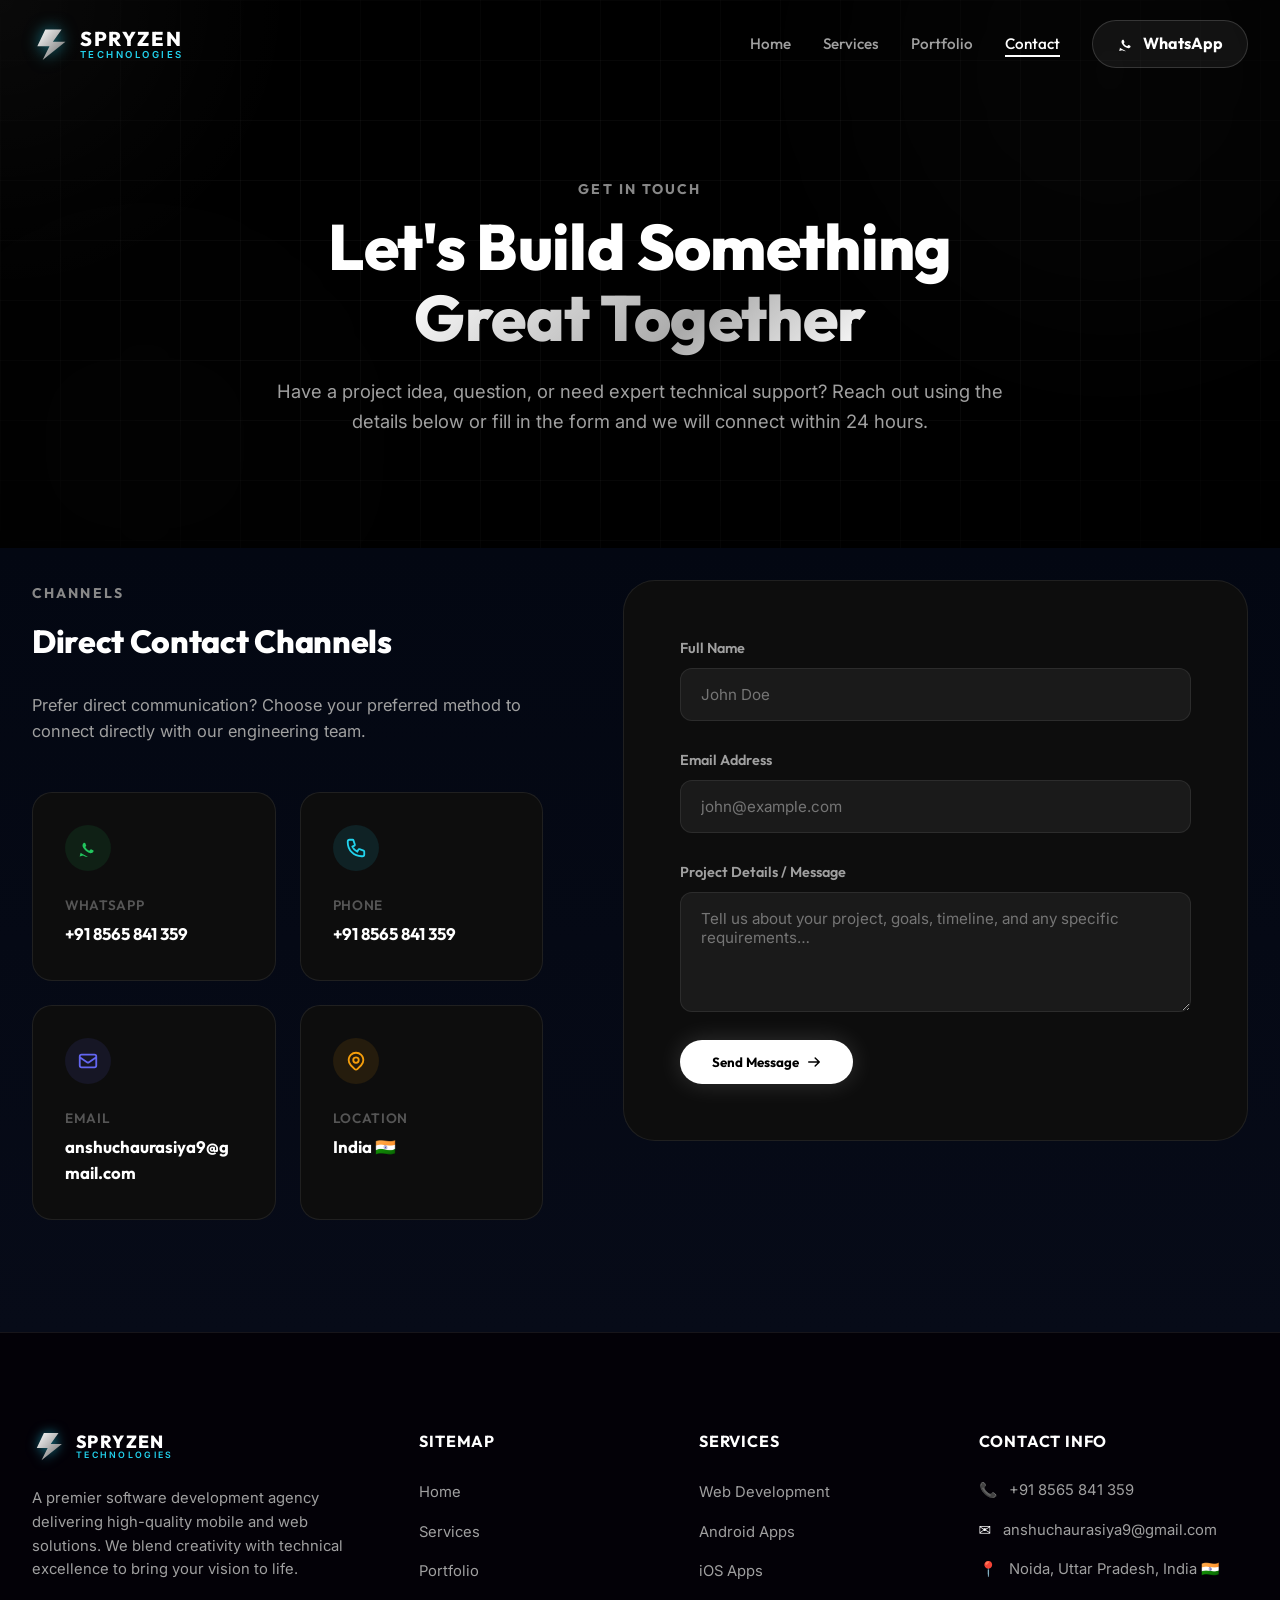
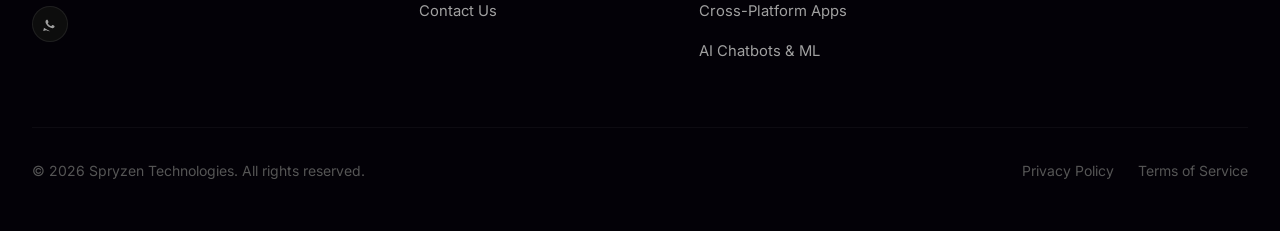
==== commit 1611a224: "updated website" ====
--- a/contact.html
+++ b/contact.html
@@ -20,9 +20,9 @@
                 <svg viewBox="0 0 100 100" width="38" height="38" style="filter: drop-shadow(0 0 8px rgba(34,211,238,0.55));">
                     <defs>
                         <linearGradient id="logoGrad" x1="0%" y1="0%" x2="100%" y2="100%">
-                            <stop offset="0%" stop-color="#22d3ee" />
-                            <stop offset="55%" stop-color="#3b82f6" />
-                            <stop offset="100%" stop-color="#6366f1" />
+                            <stop offset="0%" stop-color="#ffffff" />
+                            <stop offset="55%" stop-color="#aaaaaa" />
+                            <stop offset="100%" stop-color="#666666" />
                         </linearGradient>
                     </defs>
                     <path d="M35 12 L78 12 L55 44 L88 44 L28 92 L46 56 L14 56 Z" fill="url(#logoGrad)" />
--- a/style.css
+++ b/style.css
@@ -3,28 +3,36 @@
 
 /* Reset and Variables */
 :root {
-    --clr-bg: #05020c;
-    --clr-surface: #0c061a;
-    --clr-surface-2: #120a28;
-    --clr-text-primary: #f8fafc;
-    --clr-text-secondary: #cbd5e1;
-    --clr-text-muted: #64748b;
-    
-    /* Neon Sunset Colors */
-    --clr-violet: #a855f7;
-    --clr-pink: #db2777;
-    --clr-orange: #ea580c;
-    --clr-violet-dim: rgba(168, 85, 247, 0.12);
-    --clr-pink-dim: rgba(219, 39, 119, 0.12);
-    
+    --clr-bg: #000000;
+    --clr-surface: #0d0d0d;
+    --clr-surface-2: #1a1a1a;
+    --clr-text-primary: #ffffff;
+    --clr-text-secondary: #a0a0a0;
+    --clr-text-muted: #555555;
+
+    /* Monochrome Palette */
+    --clr-accent: #ffffff;
+    --clr-accent-dim: rgba(255, 255, 255, 0.08);
+    --clr-accent-mid: rgba(255, 255, 255, 0.15);
+
+    /* Aliases for backwards compat */
+    --clr-violet: #ffffff;
+    --clr-pink: #ffffff;
+    --clr-orange: #cccccc;
+    --clr-cyan: #ffffff;
+    --clr-indigo: #888888;
+    --clr-violet-dim: rgba(255, 255, 255, 0.06);
+    --clr-pink-dim: rgba(255, 255, 255, 0.06);
+    --clr-cyan-dim: rgba(255, 255, 255, 0.06);
+
     /* Borders */
-    --clr-border: rgba(255, 255, 255, 0.05);
-    --clr-border-hover: rgba(168, 85, 247, 0.25);
-    
+    --clr-border: rgba(255, 255, 255, 0.08);
+    --clr-border-hover: rgba(255, 255, 255, 0.35);
+
     /* Fonts */
     --font-sans: "Inter", system-ui, -apple-system, sans-serif;
     --font-display: "Outfit", system-ui, -apple-system, sans-serif;
-    
+
     /* Animations & Transitions */
     --transition-base: .3s cubic-bezier(.4, 0, .2, 1);
     --transition-slow: .6s cubic-bezier(.4, 0, .2, 1);
@@ -77,7 +85,7 @@
     position: fixed;
     width: 600px;
     height: 600px;
-    background: radial-gradient(circle, rgba(34, 211, 238, 0.08) 0%, rgba(99, 102, 241, 0.03) 45%, rgba(0,0,0,0) 70%);
+    background: radial-gradient(circle, rgba(255, 255, 255, 0.04) 0%, rgba(255,255,255,0.01) 45%, rgba(0,0,0,0) 70%);
     border-radius: 50%;
     pointer-events: none;
     transform: translate(-50%, -50%);
@@ -99,30 +107,30 @@
 .orb {
     position: absolute;
     border-radius: 50%;
-    filter: blur(100px);
+    filter: blur(120px);
     pointer-events: none;
     z-index: 0;
     transition: transform 0.5s ease-in-out;
 }
 .orb-violet {
-    background: rgba(168, 85, 247, 0.12);
+    background: rgba(255, 255, 255, 0.06);
 }
 .orb-magenta {
-    background: rgba(219, 39, 119, 0.12);
+    background: rgba(255, 255, 255, 0.05);
 }
 .orb-orange {
-    background: rgba(234, 88, 12, 0.08);
+    background: rgba(255, 255, 255, 0.04);
 }
 .orb-cyan {
-    background: rgba(34, 211, 238, 0.16);
+    background: rgba(255, 255, 255, 0.07);
     animation: driftOrb1 20s ease-in-out infinite;
 }
 .orb-indigo {
-    background: rgba(99, 102, 241, 0.14);
+    background: rgba(200, 200, 200, 0.05);
     animation: driftOrb2 25s ease-in-out infinite;
 }
 .orb-blue {
-    background: rgba(59, 130, 246, 0.15);
+    background: rgba(255, 255, 255, 0.04);
     animation: driftOrb3 22s ease-in-out infinite;
 }
 
@@ -149,9 +157,9 @@
     left: 0;
     right: 0;
     height: 100%;
-    background-image: 
-        linear-gradient(rgba(34, 211, 238, 0.025) 1px, transparent 1px),
-        linear-gradient(90deg, rgba(168, 85, 247, 0.02) 1px, transparent 1px);
+    background-image:
+        linear-gradient(rgba(255, 255, 255, 0.03) 1px, transparent 1px),
+        linear-gradient(90deg, rgba(255, 255, 255, 0.03) 1px, transparent 1px);
     background-size: 60px 60px;
     mask-image: radial-gradient(ellipse at 50% 50%, black 50%, transparent 100%);
     -webkit-mask-image: radial-gradient(ellipse at 50% 50%, black 50%, transparent 100%);
@@ -160,7 +168,7 @@
 }
 
 .text-cyan {
-    color: #22d3ee;
+    color: #ffffff;
 }
 
 /* Typography elements */
@@ -169,7 +177,7 @@
 }
 
 .gradient-text {
-    background: linear-gradient(135deg, var(--clr-violet) 0%, var(--clr-pink) 50%, var(--clr-orange) 100%);
+    background: linear-gradient(135deg, #ffffff 0%, #aaaaaa 60%, #ffffff 100%);
     -webkit-background-clip: text;
     -webkit-text-fill-color: transparent;
     background-clip: text;
@@ -180,8 +188,8 @@
     display: inline-flex;
     align-items: center;
     gap: 0.5rem;
-    background: linear-gradient(135deg, var(--clr-violet) 0%, var(--clr-pink) 50%, var(--clr-orange) 100%);
-    color: #f8fafc;
+    background: #ffffff;
+    color: #000000;
     font-family: var(--font-display);
     font-weight: 700;
     padding: 0.875rem 2rem;
@@ -190,12 +198,12 @@
     cursor: pointer;
     text-decoration: none;
     transition: var(--transition-base);
-    box-shadow: 0 0 20px rgba(168, 85, 247, 0.2);
+    box-shadow: 0 0 25px rgba(255, 255, 255, 0.15);
 }
 .btn-primary:hover {
     transform: translateY(-2px);
-    box-shadow: 0 0 30px rgba(168, 85, 247, 0.4);
-    filter: brightness(1.1);
+    box-shadow: 0 0 40px rgba(255, 255, 255, 0.3);
+    filter: brightness(0.92);
 }
 
 .btn-secondary {
@@ -214,8 +222,8 @@
     transition: var(--transition-base);
 }
 .btn-secondary:hover {
-    background: rgba(255, 255, 255, 0.06);
-    border-color: var(--clr-border-hover);
+    background: rgba(255, 255, 255, 0.08);
+    border-color: rgba(255, 255, 255, 0.4);
     transform: translateY(-2px);
 }
 
@@ -223,21 +231,21 @@
     display: inline-flex;
     align-items: center;
     gap: 0.5rem;
-    background: rgba(34, 197, 94, 0.1);
-    color: #4ade80;
+    background: rgba(255, 255, 255, 0.06);
+    color: #ffffff;
     font-family: var(--font-display);
     font-weight: 700;
     padding: 0.625rem 1.5rem;
     border-radius: 9999px;
-    border: 1px solid rgba(34, 197, 94, 0.2);
+    border: 1px solid rgba(255, 255, 255, 0.15);
     cursor: pointer;
     text-decoration: none;
     transition: var(--transition-base);
 }
 .btn-whatsapp:hover {
-    background: rgba(34, 197, 94, 0.2);
-    border-color: rgba(34, 197, 94, 0.5);
-    box-shadow: 0 0 20px rgba(34, 197, 94, 0.2);
+    background: rgba(255, 255, 255, 0.12);
+    border-color: rgba(255, 255, 255, 0.45);
+    box-shadow: 0 0 20px rgba(255, 255, 255, 0.1);
     transform: translateY(-1px);
 }
 
@@ -286,7 +294,7 @@
 /* Badge style */
 .section-tag {
     display: inline-block;
-    color: var(--clr-pink);
+    color: #888888;
     font-family: var(--font-display);
     font-weight: 700;
     font-size: 0.875rem;
@@ -307,9 +315,9 @@
     border-bottom: 1px solid transparent;
 }
 .nav.scrolled {
-    background: rgba(5, 2, 12, 0.75);
-    backdrop-filter: blur(16px);
-    border-bottom: 1px solid var(--clr-border);
+    background: rgba(0, 0, 0, 0.85);
+    backdrop-filter: blur(20px);
+    border-bottom: 1px solid rgba(255, 255, 255, 0.08);
     padding: 0.875rem 0;
 }
 
@@ -353,7 +361,7 @@
     left: 0;
     width: 0;
     height: 2px;
-    background: linear-gradient(90deg, var(--clr-violet), var(--clr-pink));
+    background: #ffffff;
     transition: var(--transition-base);
 }
 .nav-link:hover::after, .nav-link-active::after {
@@ -404,11 +412,11 @@
     opacity: 0.5;
 }
 .hero-neural-svg line {
-    stroke: rgba(34, 211, 238, 0.15);
+    stroke: rgba(255, 255, 255, 0.06);
     stroke-width: 0.5;
 }
 .hero-neural-svg circle {
-    fill: rgba(99, 102, 241, 0.25);
+    fill: rgba(255, 255, 255, 0.12);
     transition: var(--transition-base);
 }
 
@@ -487,7 +495,7 @@
 }
 .hero-ai-orb-ring {
     position: absolute;
-    border: 1.5px dashed rgba(168, 85, 247, 0.25);
+    border: 1.5px dashed rgba(255, 255, 255, 0.18);
     border-radius: 50%;
     width: 100%;
     height: 100%;
@@ -496,18 +504,18 @@
 .hero-ai-orb-ring-2 {
     width: 80%;
     height: 80%;
-    border: 1px dotted rgba(219, 39, 119, 0.3);
+    border: 1px dotted rgba(255, 255, 255, 0.10);
     animation: rotateRing 15s linear infinite reverse;
 }
 .hero-ai-orb-core {
     width: 100px;
     height: 100px;
     border-radius: 50%;
-    background: radial-gradient(circle, var(--clr-surface-2) 0%, var(--clr-surface) 100%);
-    box-shadow: 
-        0 0 35px rgba(219, 39, 119, 0.35),
-        inset 0 0 20px rgba(168, 85, 247, 0.2);
-    border: 1px solid rgba(219, 39, 119, 0.35);
+    background: radial-gradient(circle, #1a1a1a 0%, #000000 100%);
+    box-shadow:
+        0 0 35px rgba(255, 255, 255, 0.12),
+        inset 0 0 20px rgba(255, 255, 255, 0.06);
+    border: 1px solid rgba(255, 255, 255, 0.2);
     display: flex;
     align-items: center;
     justify-content: center;
@@ -516,7 +524,7 @@
     animation: pulseCore 4s ease-in-out infinite;
 }
 .hero-ai-orb-core svg {
-    filter: drop-shadow(0 0 8px rgba(219, 39, 119, 0.6));
+    filter: drop-shadow(0 0 8px rgba(255, 255, 255, 0.5));
 }
 
 /* Floating Cards surrounding Orb */
@@ -597,7 +605,7 @@
     font-family: var(--font-display);
     font-size: clamp(2rem, 3.5vw, 2.75rem);
     font-weight: 800;
-    background: linear-gradient(135deg, #ffffff 30%, var(--clr-text-secondary) 100%);
+    background: linear-gradient(135deg, #ffffff 30%, #666666 100%);
     -webkit-background-clip: text;
     -webkit-text-fill-color: transparent;
     background-clip: text;
@@ -626,7 +634,7 @@
 .scroll-cue-wheel {
     width: 4px;
     height: 8px;
-    background: var(--clr-pink);
+    background: rgba(255,255,255,0.6);
     border-radius: 2px;
     position: absolute;
     top: 6px;
@@ -679,7 +687,7 @@
     left: 0;
     width: 100%;
     height: 100%;
-    background: radial-gradient(800px circle at var(--x, 0px) var(--y, 0px), rgba(168, 85, 247, 0.05), transparent 40%);
+    background: radial-gradient(800px circle at var(--x, 0px) var(--y, 0px), rgba(255, 255, 255, 0.04), transparent 40%);
     opacity: 0;
     transition: opacity 0.5s;
     pointer-events: none;
@@ -689,8 +697,8 @@
 }
 .svc-card:hover {
     transform: translateY(-5px);
-    border-color: var(--clr-border-hover);
-    box-shadow: 0 15px 40px rgba(0,0,0,0.4);
+    border-color: rgba(255,255,255,0.35);
+    box-shadow: 0 15px 40px rgba(0,0,0,0.6), 0 0 0 1px rgba(255,255,255,0.08);
 }
 .svc-icon-wrapper {
     width: 56px;
@@ -701,14 +709,14 @@
     display: flex;
     align-items: center;
     justify-content: center;
-    color: var(--clr-pink);
+    color: #ffffff;
     margin-bottom: 1.5rem;
     transition: var(--transition-base);
 }
 .svc-card:hover .svc-icon-wrapper {
-    background: var(--clr-pink-dim);
-    border-color: var(--clr-pink);
-    box-shadow: 0 0 15px rgba(219, 39, 119, 0.2);
+    background: rgba(255,255,255,0.1);
+    border-color: rgba(255,255,255,0.4);
+    box-shadow: 0 0 15px rgba(255,255,255,0.1);
 }
 .svc-title {
     font-family: var(--font-display);
@@ -728,7 +736,7 @@
     font-family: var(--font-display);
     font-weight: 600;
     font-size: 0.9rem;
-    color: var(--clr-pink);
+    color: #ffffff;
     text-decoration: none;
     transition: var(--transition-base);
     margin-top: auto;
@@ -752,7 +760,7 @@
     transition: var(--transition-base);
 }
 .why-card:hover {
-    border-color: var(--clr-border-hover);
+    border-color: rgba(255,255,255,0.3);
     transform: translateY(-3px);
 }
 .why-card-info {
@@ -766,9 +774,9 @@
 .why-card-icon {
     width: 44px;
     height: 44px;
-    background: rgba(168, 85, 247, 0.1);
-    border: 1px solid rgba(168, 85, 247, 0.2);
-    color: var(--clr-violet);
+    background: rgba(255,255,255,0.06);
+    border: 1px solid rgba(255,255,255,0.15);
+    color: #ffffff;
     border-radius: var(--radius-lg);
     display: flex;
     align-items: center;
@@ -783,8 +791,8 @@
 }
 .why-card-metric {
     width: 42%;
-    background: linear-gradient(135deg, rgba(20, 10, 40, 0.5), rgba(10, 5, 20, 0.5));
-    border-left: 1px solid var(--clr-border);
+    background: rgba(255,255,255,0.02);
+    border-left: 1px solid rgba(255,255,255,0.08);
     display: flex;
     align-items: center;
     justify-content: center;
@@ -794,16 +802,16 @@
     font-family: var(--font-display);
     font-weight: 800;
     font-size: clamp(2.25rem, 4.5vw, 3.5rem);
-    color: var(--clr-violet);
-    text-shadow: 0 0 20px rgba(168, 85, 247, 0.3);
+    color: #ffffff;
+    text-shadow: 0 0 25px rgba(255,255,255,0.2);
     z-index: 1;
 }
 .why-metric-lines {
     position: absolute;
     inset: 0;
-    background-image: radial-gradient(rgba(168, 85, 247, 0.15) 1px, transparent 0);
+    background-image: radial-gradient(rgba(255, 255, 255, 0.1) 1px, transparent 0);
     background-size: 10px 10px;
-    opacity: 0.35;
+    opacity: 0.3;
     z-index: 0;
 }
 
@@ -1599,8 +1607,8 @@
 }
 
 @keyframes pulseCore {
-    0%, 100% { box-shadow: 0 0 35px rgba(219, 39, 119, 0.35), inset 0 0 20px rgba(168, 85, 247, 0.2); }
-    50% { box-shadow: 0 0 55px rgba(219, 39, 119, 0.6), inset 0 0 25px rgba(168, 85, 247, 0.3); }
+    0%, 100% { box-shadow: 0 0 35px rgba(255,255,255,0.12), inset 0 0 20px rgba(255,255,255,0.05); }
+    50% { box-shadow: 0 0 55px rgba(255,255,255,0.22), inset 0 0 25px rgba(255,255,255,0.08); }
 }
 
 @keyframes marquee {
@@ -1688,7 +1696,7 @@
         right: -100%;
         width: 290px;
         height: 100vh;
-        background: #090513;
+        background: #0a0a0a;
         border-left: 1px solid var(--clr-border);
         flex-direction: column;
         align-items: flex-start;
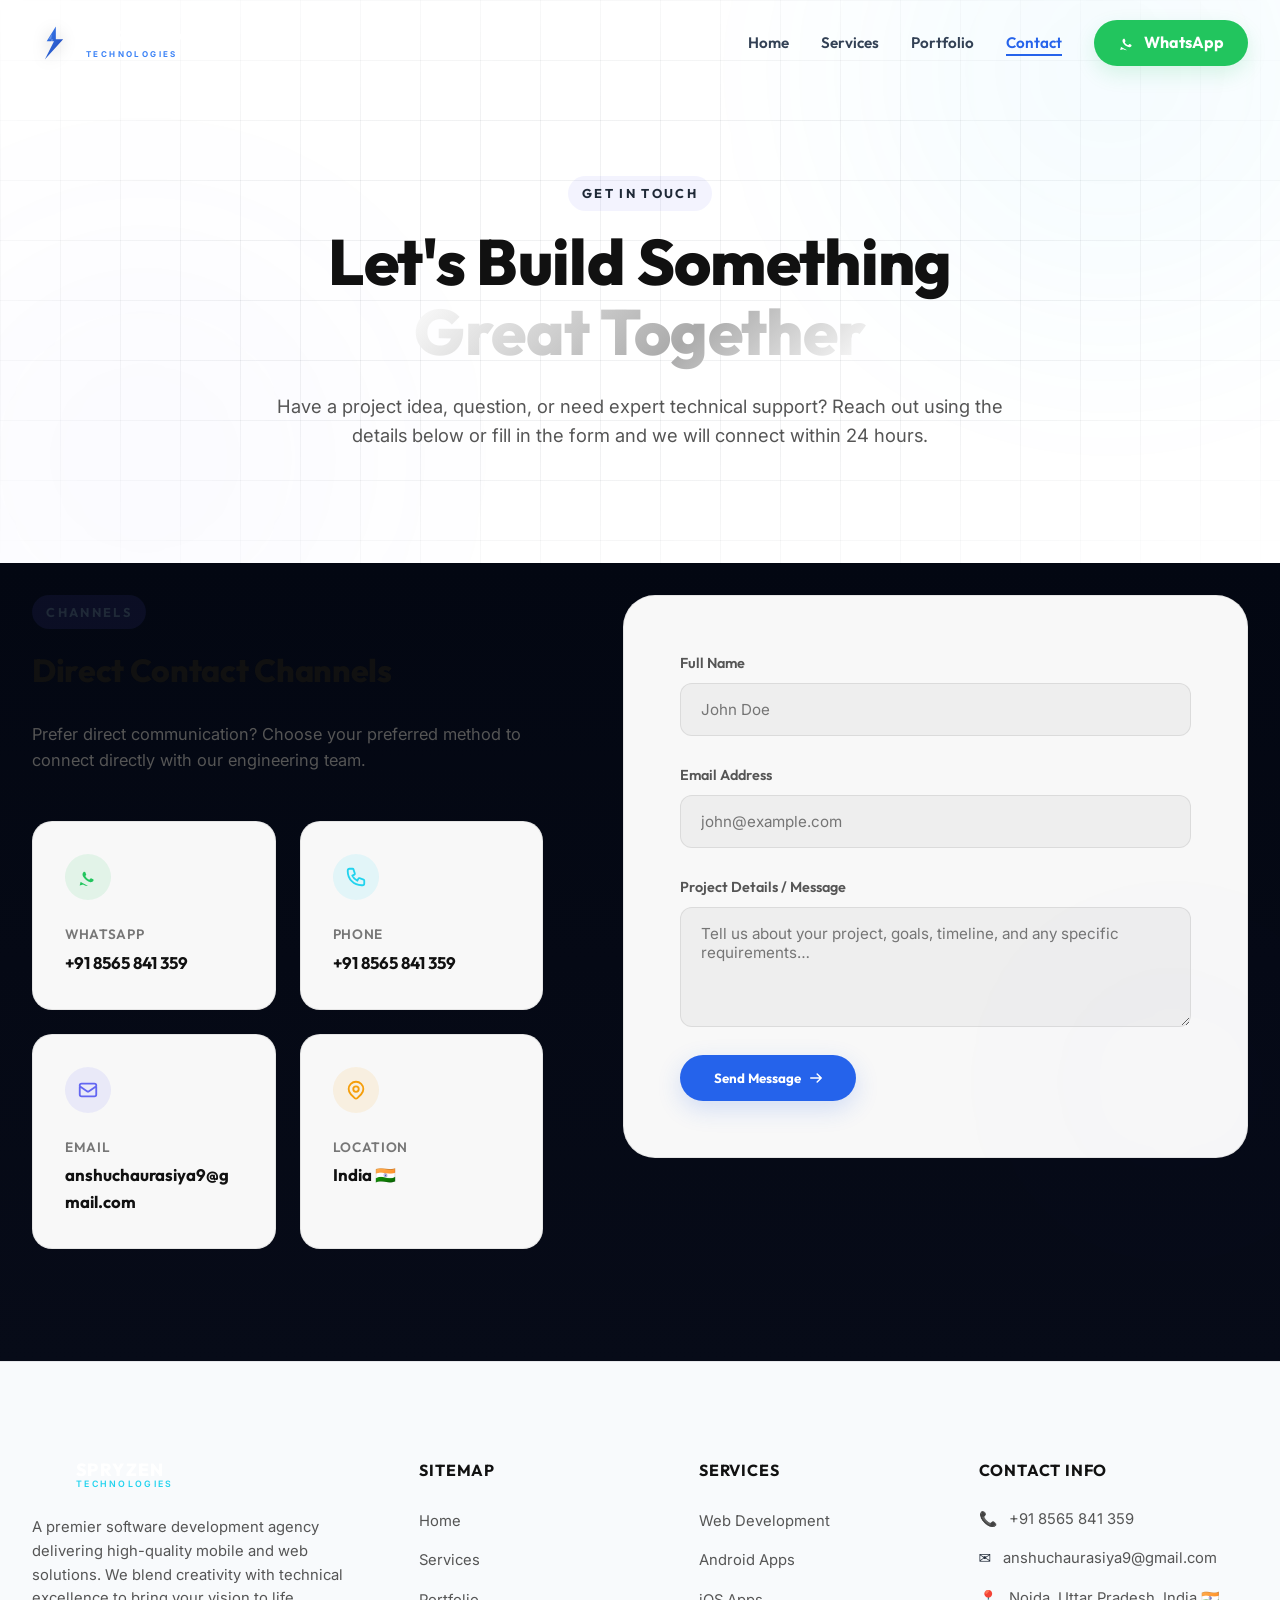
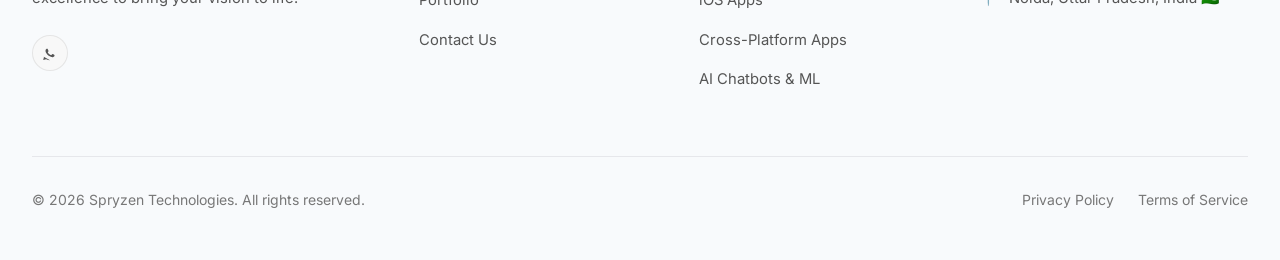
==== commit 93ec3c85: "updated changes" ====
--- a/contact.html
+++ b/contact.html
@@ -17,19 +17,22 @@
     <nav class="nav scrolled" aria-label="Main navigation">
         <div class="container nav-inner">
             <a href="index.html" class="logo-wrapper" aria-label="Spryzen Technologies home">
-                <svg viewBox="0 0 100 100" width="38" height="38" style="filter: drop-shadow(0 0 8px rgba(34,211,238,0.55));">
+                <!-- Modern Lightning Bolt Logo -->
+                <svg viewBox="0 0 120 120" width="44" height="44" style="filter: drop-shadow(0 2px 8px rgba(0,0,0,0.2));">
                     <defs>
-                        <linearGradient id="logoGrad" x1="0%" y1="0%" x2="100%" y2="100%">
-                            <stop offset="0%" stop-color="#ffffff" />
-                            <stop offset="55%" stop-color="#aaaaaa" />
-                            <stop offset="100%" stop-color="#666666" />
+                        <linearGradient id="boltGrad" x1="0%" y1="0%" x2="100%" y2="100%">
+                            <stop offset="0%" stop-color="#3b82f6" />
+                            <stop offset="100%" stop-color="#1e40af" />
                         </linearGradient>
                     </defs>
-                    <path d="M35 12 L78 12 L55 44 L88 44 L28 92 L46 56 L14 56 Z" fill="url(#logoGrad)" />
+                    <!-- Lightning Bolt Shape -->
+                    <path d="M 65 15 L 40 55 L 60 55 L 35 105 L 85 50 L 65 50 Z" fill="url(#boltGrad)" />
+                    <!-- Highlight accent -->
+                    <path d="M 55 35 L 45 50 L 58 50 L 48 75" fill="rgba(255,255,255,0.25)" />
                 </svg>
-                <div style="display: flex; flex-direction: column; gap: 1px; line-height: 1;">
-                    <span style="font-family: 'Outfit', sans-serif; font-weight: 800; font-size: 1.25rem; letter-spacing: 0.08em; color: #ffffff;">SPRYZEN</span>
-                    <span style="font-size: 0.6rem; letter-spacing: 0.26em; font-weight: 600; color: #22d3ee; text-transform: uppercase;">TECHNOLOGIES</span>
+                <div style="display: flex; flex-direction: column; gap: 2px; line-height: 1;">
+                    <span style="font-family: 'Outfit', sans-serif; font-weight: 900; font-size: 1.25rem; letter-spacing: 0.08em; color: #ffffff;">SPRYZEN</span>
+                    <span style="font-size: 0.5rem; letter-spacing: 0.3em; font-weight: 700; color: #3b82f6; text-transform: uppercase;">TECHNOLOGIES</span>
                 </div>
             </a>
 
--- a/style.css
+++ b/style.css
@@ -3,39 +3,44 @@
 
 /* Reset and Variables */
 :root {
-    --clr-bg: #000000;
-    --clr-surface: #0d0d0d;
-    --clr-surface-2: #1a1a1a;
-    --clr-text-primary: #ffffff;
-    --clr-text-secondary: #a0a0a0;
-    --clr-text-muted: #555555;
+    --clr-bg: #ffffff;
+    --clr-surface: #f8f8f8;
+    --clr-surface-2: #eeeeee;
+    --clr-text-primary: #111111;
+    --clr-text-secondary: #555555;
+    --clr-text-muted: #777777;
 
     /* Monochrome Palette */
-    --clr-accent: #ffffff;
-    --clr-accent-dim: rgba(255, 255, 255, 0.08);
-    --clr-accent-mid: rgba(255, 255, 255, 0.15);
+    --clr-accent: #1f2937;
+    --clr-accent-dim: rgba(31, 41, 55, 0.08);
+    --clr-accent-mid: rgba(31, 41, 55, 0.15);
 
     /* Aliases for backwards compat */
-    --clr-violet: #ffffff;
-    --clr-pink: #ffffff;
-    --clr-orange: #cccccc;
-    --clr-cyan: #ffffff;
-    --clr-indigo: #888888;
-    --clr-violet-dim: rgba(255, 255, 255, 0.06);
-    --clr-pink-dim: rgba(255, 255, 255, 0.06);
-    --clr-cyan-dim: rgba(255, 255, 255, 0.06);
+    --clr-violet: #1f2937;
+    --clr-pink: #1f2937;
+    --clr-orange: #7c3aed;
+    --clr-cyan: #1f2937;
+    --clr-indigo: #4b5563;
+    --clr-violet-dim: rgba(31, 41, 55, 0.06);
+    --clr-pink-dim: rgba(31, 41, 55, 0.06);
+    --clr-cyan-dim: rgba(31, 41, 55, 0.06);
 
     /* Borders */
-    --clr-border: rgba(255, 255, 255, 0.08);
-    --clr-border-hover: rgba(255, 255, 255, 0.35);
+    --clr-border: rgba(0, 0, 0, 0.08);
+    --clr-border-hover: rgba(0, 0, 0, 0.18);
 
     /* Fonts */
     --font-sans: "Inter", system-ui, -apple-system, sans-serif;
     --font-display: "Outfit", system-ui, -apple-system, sans-serif;
 
     /* Animations & Transitions */
-    --transition-base: .3s cubic-bezier(.4, 0, .2, 1);
-    --transition-slow: .6s cubic-bezier(.4, 0, .2, 1);
+    --transition-base: 0.3s ease;
+    --transition-smooth: 0.3s cubic-bezier(0.4, 0, 0.2, 1);
+    --transition-slow: 0.6s cubic-bezier(0.4, 0, 0.2, 1);
+    --shadow-sm: 0 2px 8px rgba(0, 0, 0, 0.08);
+    --shadow-md: 0 6px 20px rgba(0, 0, 0, 0.1);
+    --shadow-lg: 0 12px 35px rgba(0, 0, 0, 0.12);
+    --shadow-xl: 0 20px 50px rgba(0, 0, 0, 0.15);
     --radius-lg: 1.25rem;
     --radius-xl: 2rem;
     --radius-2xl: 2.5rem;
@@ -63,6 +68,7 @@
     line-height: 1.6;
     overflow-x: hidden;
     position: relative;
+    min-height: 100vh;
 }
 
 /* Custom Scrollbar */
@@ -122,15 +128,15 @@
     background: rgba(255, 255, 255, 0.04);
 }
 .orb-cyan {
-    background: rgba(255, 255, 255, 0.07);
+    background: rgba(56, 189, 248, 0.16);
     animation: driftOrb1 20s ease-in-out infinite;
 }
 .orb-indigo {
-    background: rgba(200, 200, 200, 0.05);
+    background: rgba(99, 102, 241, 0.12);
     animation: driftOrb2 25s ease-in-out infinite;
 }
 .orb-blue {
-    background: rgba(255, 255, 255, 0.04);
+    background: rgba(59, 130, 246, 0.10);
     animation: driftOrb3 22s ease-in-out infinite;
 }
 
@@ -158,17 +164,17 @@
     right: 0;
     height: 100%;
     background-image:
-        linear-gradient(rgba(255, 255, 255, 0.03) 1px, transparent 1px),
-        linear-gradient(90deg, rgba(255, 255, 255, 0.03) 1px, transparent 1px);
+        linear-gradient(rgba(15, 23, 42, 0.06) 1px, transparent 1px),
+        linear-gradient(90deg, rgba(15, 23, 42, 0.06) 1px, transparent 1px);
     background-size: 60px 60px;
-    mask-image: radial-gradient(ellipse at 50% 50%, black 50%, transparent 100%);
-    -webkit-mask-image: radial-gradient(ellipse at 50% 50%, black 50%, transparent 100%);
+    mask-image: radial-gradient(ellipse at 50% 50%, black 45%, transparent 100%);
+    -webkit-mask-image: radial-gradient(ellipse at 50% 50%, black 45%, transparent 100%);
     pointer-events: none;
     z-index: 0;
 }
 
 .text-cyan {
-    color: #ffffff;
+    color: var(--clr-accent);
 }
 
 /* Typography elements */
@@ -188,65 +194,85 @@
     display: inline-flex;
     align-items: center;
     gap: 0.5rem;
-    background: #ffffff;
-    color: #000000;
+    background: #2563eb;
+    color: #ffffff;
     font-family: var(--font-display);
     font-weight: 700;
-    padding: 0.875rem 2rem;
+    padding: 0.95rem 2.1rem;
     border-radius: 9999px;
     border: none;
     cursor: pointer;
     text-decoration: none;
-    transition: var(--transition-base);
-    box-shadow: 0 0 25px rgba(255, 255, 255, 0.15);
+    transition: all 0.3s ease;
+    box-shadow: 0 8px 24px rgba(37, 99, 235, 0.18);
+    position: relative;
+    overflow: hidden;
+}
+.btn-primary::before {
+    content: '';
+    position: absolute;
+    top: 0;
+    left: -100%;
+    width: 100%;
+    height: 100%;
+    background: rgba(255, 255, 255, 0.15);
+    transition: left 0.3s ease;
 }
 .btn-primary:hover {
-    transform: translateY(-2px);
-    box-shadow: 0 0 40px rgba(255, 255, 255, 0.3);
-    filter: brightness(0.92);
+    transform: translateY(-3px);
+    box-shadow: 0 14px 40px rgba(37, 99, 235, 0.25);
+    background: #1d4ed8;
+}
+.btn-primary:hover::before {
+    left: 100%;
+}
+.btn-primary:active {
+    transform: translateY(-1px);
 }
 
 .btn-secondary {
     display: inline-flex;
     align-items: center;
     gap: 0.5rem;
-    background: rgba(255, 255, 255, 0.03);
-    color: var(--clr-text-primary);
+    background: rgba(56, 189, 248, 0.1);
+    color: #2563eb;
     font-family: var(--font-display);
     font-weight: 600;
     padding: 0.875rem 2rem;
     border-radius: 9999px;
-    border: 1px solid var(--clr-border);
+    border: 1.5px solid rgba(37, 99, 235, 0.25);
     cursor: pointer;
     text-decoration: none;
-    transition: var(--transition-base);
+    transition: all 0.3s ease;
 }
 .btn-secondary:hover {
-    background: rgba(255, 255, 255, 0.08);
-    border-color: rgba(255, 255, 255, 0.4);
+    background: rgba(37, 99, 235, 0.15);
+    border-color: rgba(37, 99, 235, 0.5);
+    color: #1d4ed8;
     transform: translateY(-2px);
+    box-shadow: 0 8px 20px rgba(37, 99, 235, 0.15);
 }
 
 .btn-whatsapp {
     display: inline-flex;
     align-items: center;
     gap: 0.5rem;
-    background: rgba(255, 255, 255, 0.06);
+    background: #22c55e;
     color: #ffffff;
     font-family: var(--font-display);
     font-weight: 700;
     padding: 0.625rem 1.5rem;
     border-radius: 9999px;
-    border: 1px solid rgba(255, 255, 255, 0.15);
+    border: none;
     cursor: pointer;
     text-decoration: none;
-    transition: var(--transition-base);
+    transition: all 0.3s ease;
+    box-shadow: 0 8px 20px rgba(34, 197, 94, 0.15);
 }
 .btn-whatsapp:hover {
-    background: rgba(255, 255, 255, 0.12);
-    border-color: rgba(255, 255, 255, 0.45);
-    box-shadow: 0 0 20px rgba(255, 255, 255, 0.1);
-    transform: translateY(-1px);
+    background: #16a34a;
+    box-shadow: 0 12px 32px rgba(34, 197, 94, 0.25);
+    transform: translateY(-2px);
 }
 
 .btn-cta-primary {
@@ -293,14 +319,19 @@
 
 /* Badge style */
 .section-tag {
-    display: inline-block;
-    color: #888888;
+    display: inline-flex;
+    align-items: center;
+    justify-content: center;
+    color: var(--clr-accent);
+    background: rgba(99, 102, 241, 0.08);
+    padding: 0.45rem 0.9rem;
     font-family: var(--font-display);
     font-weight: 700;
-    font-size: 0.875rem;
+    font-size: 0.8rem;
     text-transform: uppercase;
-    letter-spacing: 0.15em;
-    margin-bottom: 0.75rem;
+    letter-spacing: 0.18em;
+    border-radius: 9999px;
+    margin-bottom: 1rem;
 }
 
 /* Header & Navbar */
@@ -313,11 +344,12 @@
     transition: var(--transition-base);
     padding: 1.25rem 0;
     border-bottom: 1px solid transparent;
+    background: transparent;
 }
 .nav.scrolled {
-    background: rgba(0, 0, 0, 0.85);
+    background: rgba(255, 255, 255, 0.95);
     backdrop-filter: blur(20px);
-    border-bottom: 1px solid rgba(255, 255, 255, 0.08);
+    border-bottom: 1px solid rgba(15, 23, 42, 0.08);
     padding: 0.875rem 0;
 }
 
@@ -342,17 +374,17 @@
     gap: 2rem;
 }
 .nav-link {
-    color: var(--clr-text-secondary);
+    color: #334155;
     text-decoration: none;
     font-family: var(--font-display);
-    font-weight: 500;
+    font-weight: 600;
     font-size: 0.95rem;
-    transition: var(--transition-base);
+    transition: all 0.3s ease;
     position: relative;
     padding: 0.25rem 0;
 }
 .nav-link:hover, .nav-link-active {
-    color: var(--clr-text-primary);
+    color: #2563eb;
 }
 .nav-link::after {
     content: '';
@@ -361,8 +393,8 @@
     left: 0;
     width: 0;
     height: 2px;
-    background: #ffffff;
-    transition: var(--transition-base);
+    background: #2563eb;
+    transition: width 0.3s ease;
 }
 .nav-link:hover::after, .nav-link-active::after {
     width: 100%;
@@ -399,6 +431,7 @@
     padding-bottom: 4rem;
     position: relative;
     overflow: hidden;
+    background: linear-gradient(135deg, #f8fbff 0%, #ffffff 45%, #f9fafb 100%);
 }
 
 .hero-neural-svg {
@@ -412,11 +445,11 @@
     opacity: 0.5;
 }
 .hero-neural-svg line {
-    stroke: rgba(255, 255, 255, 0.06);
+    stroke: rgba(0, 0, 0, 0.08);
     stroke-width: 0.5;
 }
 .hero-neural-svg circle {
-    fill: rgba(255, 255, 255, 0.12);
+    fill: rgba(0, 0, 0, 0.08);
     transition: var(--transition-base);
 }
 
@@ -435,10 +468,10 @@
 }
 
 .hero-title {
-    font-size: clamp(2.5rem, 5vw, 4.5rem);
+    font-size: clamp(3rem, 5vw, 5rem);
     font-weight: 800;
-    line-height: 1.1;
-    letter-spacing: -0.02em;
+    line-height: 1.05;
+    letter-spacing: -0.03em;
     margin-bottom: 1.5rem;
 }
 .hero-title-block {
@@ -450,8 +483,9 @@
     font-size: 1.15rem;
     color: var(--clr-text-secondary);
     margin-bottom: 2.5rem;
-    max-width: 580px;
+    max-width: 620px;
     font-weight: 400;
+    line-height: 1.75;
 }
 
 .hero-cta-group {
@@ -508,14 +542,14 @@
     animation: rotateRing 15s linear infinite reverse;
 }
 .hero-ai-orb-core {
-    width: 100px;
-    height: 100px;
+    width: 110px;
+    height: 110px;
     border-radius: 50%;
-    background: radial-gradient(circle, #1a1a1a 0%, #000000 100%);
+    background: radial-gradient(circle, #eff6ff 0%, #dbeafe 100%);
     box-shadow:
-        0 0 35px rgba(255, 255, 255, 0.12),
-        inset 0 0 20px rgba(255, 255, 255, 0.06);
-    border: 1px solid rgba(255, 255, 255, 0.2);
+        0 0 25px rgba(59, 130, 246, 0.18),
+        inset 0 0 12px rgba(56, 189, 248, 0.12);
+    border: 1px solid rgba(59, 130, 246, 0.16);
     display: flex;
     align-items: center;
     justify-content: center;
@@ -539,53 +573,62 @@
 .hfc {
     position: absolute;
     display: flex;
-    align-items: center;
-    gap: 0.875rem;
-    padding: 0.75rem 1.25rem;
-    background: rgba(12, 6, 26, 0.65);
-    backdrop-filter: blur(12px);
-    border: 1px solid var(--clr-border);
-    border-radius: var(--radius-lg);
-    box-shadow: 0 10px 30px rgba(0,0,0,0.3);
-    transition: var(--transition-base);
+    flex-direction: column;
+    align-items: flex-start;
+    gap: 1rem;
+    padding: 1.5rem;
+    background: #ffffff;
+    backdrop-filter: blur(16px);
+    border: 1px solid rgba(0, 0, 0, 0.06);
+    border-radius: 1.5rem;
+    box-shadow: var(--shadow-md), inset 0 1px 0 rgba(255, 255, 255, 0.8);
+    transition: all 0.3s ease;
     z-index: 3;
+    min-width: 280px;
 }
 .hfc:hover {
-    border-color: var(--clr-border-hover);
-    transform: translateY(-3px);
+    border-color: rgba(37, 99, 235, 0.15);
+    transform: translateY(-4px);
+    box-shadow: var(--shadow-lg), inset 0 1px 0 rgba(255, 255, 255, 0.9);
 }
 .hfc-icon {
-    font-size: 1.35rem;
-    background: var(--clr-surface-2);
-    width: 38px;
-    height: 38px;
-    border-radius: 50%;
+    font-size: 2.5rem;
+    width: 60px;
+    height: 60px;
+    border-radius: 1rem;
     display: flex;
     align-items: center;
     justify-content: center;
-    border: 1px solid rgba(255,255,255,0.05);
-}
+    font-weight: 600;
+    letter-spacing: -0.05em;
+}
+.hfc-1 .hfc-icon { background: linear-gradient(135deg, #3b82f6 0%, #1e40af 100%); }
+.hfc-2 .hfc-icon { background: linear-gradient(135deg, #ec4899 0%, #be185d 100%); }
+.hfc-3 .hfc-icon { background: linear-gradient(135deg, #f59e0b 0%, #d97706 100%); }
+.hfc-4 .hfc-icon { background: linear-gradient(135deg, #10b981 0%, #047857 100%); }
 .hfc-title {
     font-family: var(--font-display);
     font-weight: 700;
-    font-size: 0.9rem;
+    font-size: 1rem;
     color: var(--clr-text-primary);
+    letter-spacing: -0.01em;
 }
 .hfc-sub {
-    font-size: 0.75rem;
-    color: var(--clr-text-secondary);
-}
-
-.hfc-1 { top: 10%; left: 0%; animation: floatItem 6s ease-in-out infinite; }
-.hfc-2 { top: 60%; left: -5%; animation: floatItem 6s ease-in-out infinite 1.5s; }
-.hfc-3 { top: 25%; right: 0%; animation: floatItem 6s ease-in-out infinite 3s; }
-.hfc-4 { top: 72%; right: 5%; animation: floatItem 6s ease-in-out infinite 4.5s; }
+    font-size: 0.8rem;
+    color: var(--clr-text-secondary);
+    line-height: 1.5;
+}
+
+.hfc-1 { top: 5%; left: 0%; animation: floatItem 7s ease-in-out infinite; }
+.hfc-2 { top: 55%; left: 0%; animation: floatItem 7s ease-in-out infinite 1.75s; }
+.hfc-3 { top: 15%; right: -2%; animation: floatItem 7s ease-in-out infinite 3.5s; }
+.hfc-4 { top: 68%; right: 0%; animation: floatItem 7s ease-in-out infinite 5.25s; }
 
 /* Stats Bar */
 .hero-stats-bar {
-    border-top: 1px solid var(--clr-border);
-    border-bottom: 1px solid var(--clr-border);
-    background: rgba(12, 6, 26, 0.4);
+    border-top: 1px solid rgba(15, 23, 42, 0.08);
+    border-bottom: 1px solid rgba(15, 23, 42, 0.08);
+    background: #ffffff;
     padding: 2.5rem 0;
     z-index: 10;
     position: relative;
@@ -649,6 +692,9 @@
     position: relative;
     z-index: 1;
 }
+.section-white {
+    background: #ffffff;
+}
 .section-title {
     font-size: clamp(2rem, 3.5vw, 3rem);
     font-weight: 800;
@@ -665,21 +711,29 @@
 /* Services section */
 .services-grid {
     display: grid;
-    grid-template-columns: repeat(auto-fill, minmax(360px, 1fr));
-    gap: 2rem;
+    grid-template-columns: repeat(auto-fill, minmax(300px, 1fr));
+    gap: 2.5rem;
 }
 .svc-card {
-    background: var(--clr-surface);
-    border: 1px solid var(--clr-border);
-    border-radius: var(--radius-xl);
-    padding: 2.5rem;
-    transition: var(--transition-base);
+    background: #ffffff;
+    border: 1px solid rgba(0, 0, 0, 0.06);
+    border-radius: 1.75rem;
+    padding: 0;
+    transition: all 0.3s ease;
     display: flex;
     flex-direction: column;
-    align-items: flex-start;
+    align-items: stretch;
     position: relative;
     overflow: hidden;
-}
+    box-shadow: var(--shadow-md);
+    animation: slideInUp 0.6s ease-out forwards;
+}
+.svc-card:nth-child(1) { animation-delay: 0.1s; }
+.svc-card:nth-child(2) { animation-delay: 0.2s; }
+.svc-card:nth-child(3) { animation-delay: 0.3s; }
+.svc-card:nth-child(4) { animation-delay: 0.4s; }
+.svc-card:nth-child(5) { animation-delay: 0.5s; }
+.svc-card:nth-child(6) { animation-delay: 0.6s; }
 .svc-card::before {
     content: '';
     position: absolute;
@@ -687,47 +741,76 @@
     left: 0;
     width: 100%;
     height: 100%;
-    background: radial-gradient(800px circle at var(--x, 0px) var(--y, 0px), rgba(255, 255, 255, 0.04), transparent 40%);
+    background: radial-gradient(800px circle at var(--x, 0px) var(--y, 0px), rgba(255, 255, 255, 0.5), transparent 40%);
     opacity: 0;
-    transition: opacity 0.5s;
+    transition: opacity 0.3s ease;
     pointer-events: none;
+    z-index: 1;
 }
 .svc-card:hover::before {
     opacity: 1;
 }
 .svc-card:hover {
-    transform: translateY(-5px);
-    border-color: rgba(255,255,255,0.35);
-    box-shadow: 0 15px 40px rgba(0,0,0,0.6), 0 0 0 1px rgba(255,255,255,0.08);
+    transform: translateY(-6px);
+    border-color: rgba(37, 99, 235, 0.15);
+    box-shadow: var(--shadow-lg);
 }
 .svc-icon-wrapper {
-    width: 56px;
-    height: 56px;
-    background: var(--clr-surface-2);
-    border: 1px solid var(--clr-border);
-    border-radius: var(--radius-lg);
+    width: 100%;
+    height: 180px;
+    background: linear-gradient(135deg, #3b82f6 0%, #1e40af 100%);
     display: flex;
     align-items: center;
     justify-content: center;
     color: #ffffff;
-    margin-bottom: 1.5rem;
-    transition: var(--transition-base);
+    font-size: 4rem;
+    transition: all 0.3s ease;
+    position: relative;
+    overflow: hidden;
+}
+.svc-card:nth-child(1) .svc-icon-wrapper { background: linear-gradient(135deg, #3b82f6 0%, #1e40af 100%); }
+.svc-card:nth-child(2) .svc-icon-wrapper { background: linear-gradient(135deg, #10b981 0%, #047857 100%); }
+.svc-card:nth-child(3) .svc-icon-wrapper { background: linear-gradient(135deg, #ec4899 0%, #be185d 100%); }
+.svc-card:nth-child(4) .svc-icon-wrapper { background: linear-gradient(135deg, #f59e0b 0%, #d97706 100%); }
+.svc-card:nth-child(5) .svc-icon-wrapper { background: linear-gradient(135deg, #8b5cf6 0%, #6d28d9 100%); }
+.svc-card:nth-child(6) .svc-icon-wrapper { background: linear-gradient(135deg, #06b6d4 0%, #0891b2 100%); }
+.svc-icon-wrapper::after {
+    content: '';
+    position: absolute;
+    inset: 0;
+    background: radial-gradient(circle at 30% 30%, rgba(255, 255, 255, 0.25), transparent 60%);
+    opacity: 1;
+    transition: opacity 0.3s ease;
+}
+.svc-icon-wrapper::before {
+    content: '';
+    position: absolute;
+    inset: 0;
+    background: radial-gradient(circle at 70% 70%, rgba(0, 0, 0, 0.1), transparent 50%);
+    z-index: 2;
 }
 .svc-card:hover .svc-icon-wrapper {
-    background: rgba(255,255,255,0.1);
-    border-color: rgba(255,255,255,0.4);
-    box-shadow: 0 0 15px rgba(255,255,255,0.1);
+    transform: scale(1.04);
+}
+.svc-card:hover .svc-icon-wrapper::after {
+    opacity: 0.6;
 }
 .svc-title {
     font-family: var(--font-display);
-    font-size: 1.35rem;
+    font-size: 1.3rem;
     font-weight: 700;
-    margin-bottom: 1rem;
+    color: var(--clr-text-primary);
+    margin-bottom: 0.75rem;
+    padding: 2rem 2rem 0 2rem;
+    letter-spacing: -0.01em;
 }
 .svc-desc {
     color: var(--clr-text-secondary);
     font-size: 0.95rem;
     margin-bottom: 1.5rem;
+    flex-grow: 1;
+    padding: 0 2rem;
+    line-height: 1.6;
 }
 .svc-link {
     display: inline-flex;
@@ -736,13 +819,30 @@
     font-family: var(--font-display);
     font-weight: 600;
     font-size: 0.9rem;
-    color: #ffffff;
+    color: #2563eb;
     text-decoration: none;
-    transition: var(--transition-base);
+    transition: all 0.3s ease;
+    position: relative;
+    z-index: 2;
+    padding: 0 2rem 2rem 2rem;
     margin-top: auto;
 }
+.svc-link::after {
+    content: '';
+    position: absolute;
+    bottom: 0.75rem;
+    left: 2rem;
+    width: 0;
+    height: 2px;
+    background: #2563eb;
+    transition: width 0.3s;
+}
+.svc-link:hover::after {
+    width: 120px;
+}
 .svc-link:hover {
-    gap: 0.75rem;
+    color: #1d4ed8;
+    transform: translateX(3px);
 }
 
 /* Why Us Section styling */
@@ -871,8 +971,8 @@
     line-height: 1.6;
 }
 .process-cta-card {
-    background: linear-gradient(135deg, var(--clr-surface) 0%, var(--clr-surface-2) 100%);
-    border: 1px solid var(--clr-border);
+    background: linear-gradient(135deg, #eff6ff 0%, #ffffff 100%);
+    border: 1px solid rgba(59, 130, 246, 0.14);
     border-radius: var(--radius-xl);
     padding: 3rem;
     display: flex;
@@ -894,9 +994,9 @@
 
 /* Sliding Tech stack marquee */
 .marquee-section {
-    background: #04010b;
-    border-top: 1px solid var(--clr-border);
-    border-bottom: 1px solid var(--clr-border);
+    background: #eff6ff;
+    border-top: 1px solid rgba(59, 130, 246, 0.16);
+    border-bottom: 1px solid rgba(59, 130, 246, 0.16);
     padding: 1.75rem 0;
     overflow: hidden;
     position: relative;
@@ -911,7 +1011,7 @@
     font-family: var(--font-display);
     font-size: 1.1rem;
     font-weight: 600;
-    color: var(--clr-text-muted);
+    color: #0f172a;
     display: flex;
     align-items: center;
     gap: 1.25rem;
@@ -939,8 +1039,8 @@
 }
 .portfolio-filters {
     display: flex;
-    background: var(--clr-surface-2);
-    border: 1px solid var(--clr-border);
+    background: rgba(239, 246, 255, 0.9);
+    border: 1px solid rgba(59, 130, 246, 0.12);
     padding: 0.35rem;
     border-radius: 9999px;
     gap: 0.25rem;
@@ -958,13 +1058,13 @@
     transition: var(--transition-base);
 }
 .filter-btn.active, .filter-btn:hover {
-    background: rgba(255, 255, 255, 0.06);
-    color: var(--clr-text-primary);
+    background: rgba(59, 130, 246, 0.12);
+    color: var(--clr-accent);
 }
 .filter-btn.active {
-    box-shadow: 0 2px 10px rgba(0,0,0,0.25);
-    background: var(--clr-surface);
-    border: 1px solid rgba(255, 255, 255, 0.05);
+    box-shadow: 0 10px 30px rgba(59, 130, 246, 0.12);
+    background: rgba(59, 130, 246, 0.15);
+    border: 1px solid rgba(59, 130, 246, 0.2);
 }
 
 .portfolio-grid {
@@ -975,29 +1075,30 @@
 
 /* Project Card */
 .project-card {
-    background: var(--clr-surface);
-    border: 1px solid var(--clr-border);
+    background: #ffffff;
+    border: 1px solid rgba(0, 0, 0, 0.06);
     border-radius: var(--radius-xl);
     overflow: hidden;
-    transition: var(--transition-base);
+    transition: all 0.3s ease;
     display: flex;
     flex-direction: column;
     height: 100%;
+    box-shadow: var(--shadow-sm);
 }
 .project-card:hover {
-    border-color: var(--clr-border-hover);
-    transform: translateY(-5px);
-    box-shadow: 0 20px 40px rgba(0,0,0,0.4);
+    border-color: rgba(37, 99, 235, 0.15);
+    transform: translateY(-4px);
+    box-shadow: var(--shadow-lg);
 }
 
 .project-img-wrapper {
     height: 220px;
-    background: linear-gradient(135deg, var(--clr-surface-2) 0%, #05020c 100%);
+    background: linear-gradient(135deg, rgba(59, 130, 246, 0.10) 0%, rgba(234, 242, 255, 0.80) 100%);
     position: relative;
     display: flex;
     align-items: center;
     justify-content: center;
-    border-bottom: 1px solid var(--clr-border);
+    border-bottom: 1px solid rgba(15, 23, 42, 0.08);
     overflow: hidden;
 }
 /* Abstract representation inside project card */
@@ -1022,14 +1123,13 @@
     position: absolute;
     top: 1rem;
     left: 1rem;
-    background: rgba(5, 2, 12, 0.6);
-    backdrop-filter: blur(8px);
-    border: 1px solid var(--clr-border);
+    background: rgba(59, 130, 246, 0.12);
+    border: 1px solid rgba(59, 130, 246, 0.18);
     border-radius: 9999px;
     padding: 0.35rem 0.875rem;
     font-size: 0.75rem;
     font-weight: 600;
-    color: var(--clr-text-secondary);
+    color: #2563eb;
 }
 
 .project-card-body {
@@ -1141,7 +1241,7 @@
     transition: var(--transition-base);
 }
 .faq-item:hover {
-    border-color: rgba(255, 255, 255, 0.1);
+    border-color: rgba(37, 99, 235, 0.22);
 }
 .faq-trigger {
     width: 100%;
@@ -1160,7 +1260,7 @@
     transition: var(--transition-base);
 }
 .faq-trigger:hover {
-    color: var(--clr-pink);
+    color: #2563eb;
 }
 .faq-icon-wrapper {
     width: 24px;
@@ -1181,7 +1281,7 @@
 .faq-content {
     max-height: 0;
     overflow: hidden;
-    transition: max-height 0.4s ease;
+    transition: max-height 0.3s ease;
 }
 .faq-content-inner {
     padding: 0 2rem 1.75rem;
@@ -1295,8 +1395,8 @@
 
 /* Footer Section */
 .footer {
-    border-top: 1px solid var(--clr-border);
-    background: #030107;
+    border-top: 1px solid rgba(15, 23, 42, 0.08);
+    background: #f8fafc;
     padding: 6rem 0 3rem;
 }
 .footer-grid {
@@ -1385,7 +1485,7 @@
 }
 
 .footer-bottom {
-    border-top: 1px solid rgba(255, 255, 255, 0.04);
+    border-top: 1px solid rgba(15, 23, 42, 0.08);
     padding-top: 2rem;
     display: flex;
     justify-content: space-between;
@@ -1424,7 +1524,7 @@
 .modal-overlay {
     position: fixed;
     inset: 0;
-    background: rgba(5, 2, 12, 0.8);
+    background: rgba(255, 255, 255, 0.92);
     backdrop-filter: blur(12px);
     z-index: 1000;
     display: flex;
@@ -1623,6 +1723,21 @@
     80%, 100% { opacity: 0; top: 18px; }
 }
 
+@keyframes cardGlow {
+    0%, 100% { box-shadow: 0 8px 24px rgba(0, 0, 0, 0.08), inset 0 0 0 0 rgba(255, 255, 255, 0); }
+    50% { box-shadow: 0 24px 48px rgba(0, 0, 0, 0.14), inset 0 0 0 2px rgba(255, 255, 255, 0.3); }
+}
+
+@keyframes slideInUp {
+    from { opacity: 0; transform: translateY(24px); }
+    to { opacity: 1; transform: translateY(0); }
+}
+
+@keyframes iconPulse {
+    0%, 100% { transform: scale(1); filter: drop-shadow(0 0 0 rgba(255, 255, 255, 0.3)); }
+    50% { transform: scale(1.02); filter: drop-shadow(0 0 8px rgba(255, 255, 255, 0.5)); }
+}
+
 /* Responsive Styles */
 @media (max-width: 1024px) {
     .hero-container {
@@ -1658,6 +1773,10 @@
     .contact-grid {
         grid-template-columns: 1fr;
         gap: 4rem;
+    }
+    .services-grid {
+        grid-template-columns: 1fr;
+        gap: 2rem;
     }
     .footer-grid {
         grid-template-columns: repeat(2, 1fr);
@@ -1696,15 +1815,15 @@
         right: -100%;
         width: 290px;
         height: 100vh;
-        background: #0a0a0a;
-        border-left: 1px solid var(--clr-border);
+        background: #ffffff;
+        border-left: 1px solid rgba(15, 23, 42, 0.08);
         flex-direction: column;
         align-items: flex-start;
         padding: 6rem 2.5rem;
         gap: 1.5rem;
         z-index: 105;
         transition: right 0.4s cubic-bezier(0.16, 1, 0.3, 1);
-        box-shadow: -10px 0 30px rgba(0,0,0,0.5);
+        box-shadow: -10px 0 30px rgba(15, 23, 42, 0.08);
     }
     .nav-links-mobile.open {
         right: 0;
@@ -1741,6 +1860,21 @@
     .portfolio-grid {
         grid-template-columns: 1fr;
     }
+    .svc-icon-wrapper {
+        height: 140px;
+        font-size: 3rem;
+    }
+    .svc-title {
+        font-size: 1.1rem;
+        padding: 1.5rem 1.5rem 0 1.5rem;
+    }
+    .svc-desc {
+        padding: 0 1.5rem;
+        font-size: 0.9rem;
+    }
+    .svc-link {
+        padding: 0 1.5rem 1.5rem 1.5rem;
+    }
     .cta-card {
         padding: 3.5rem 2rem;
     }
